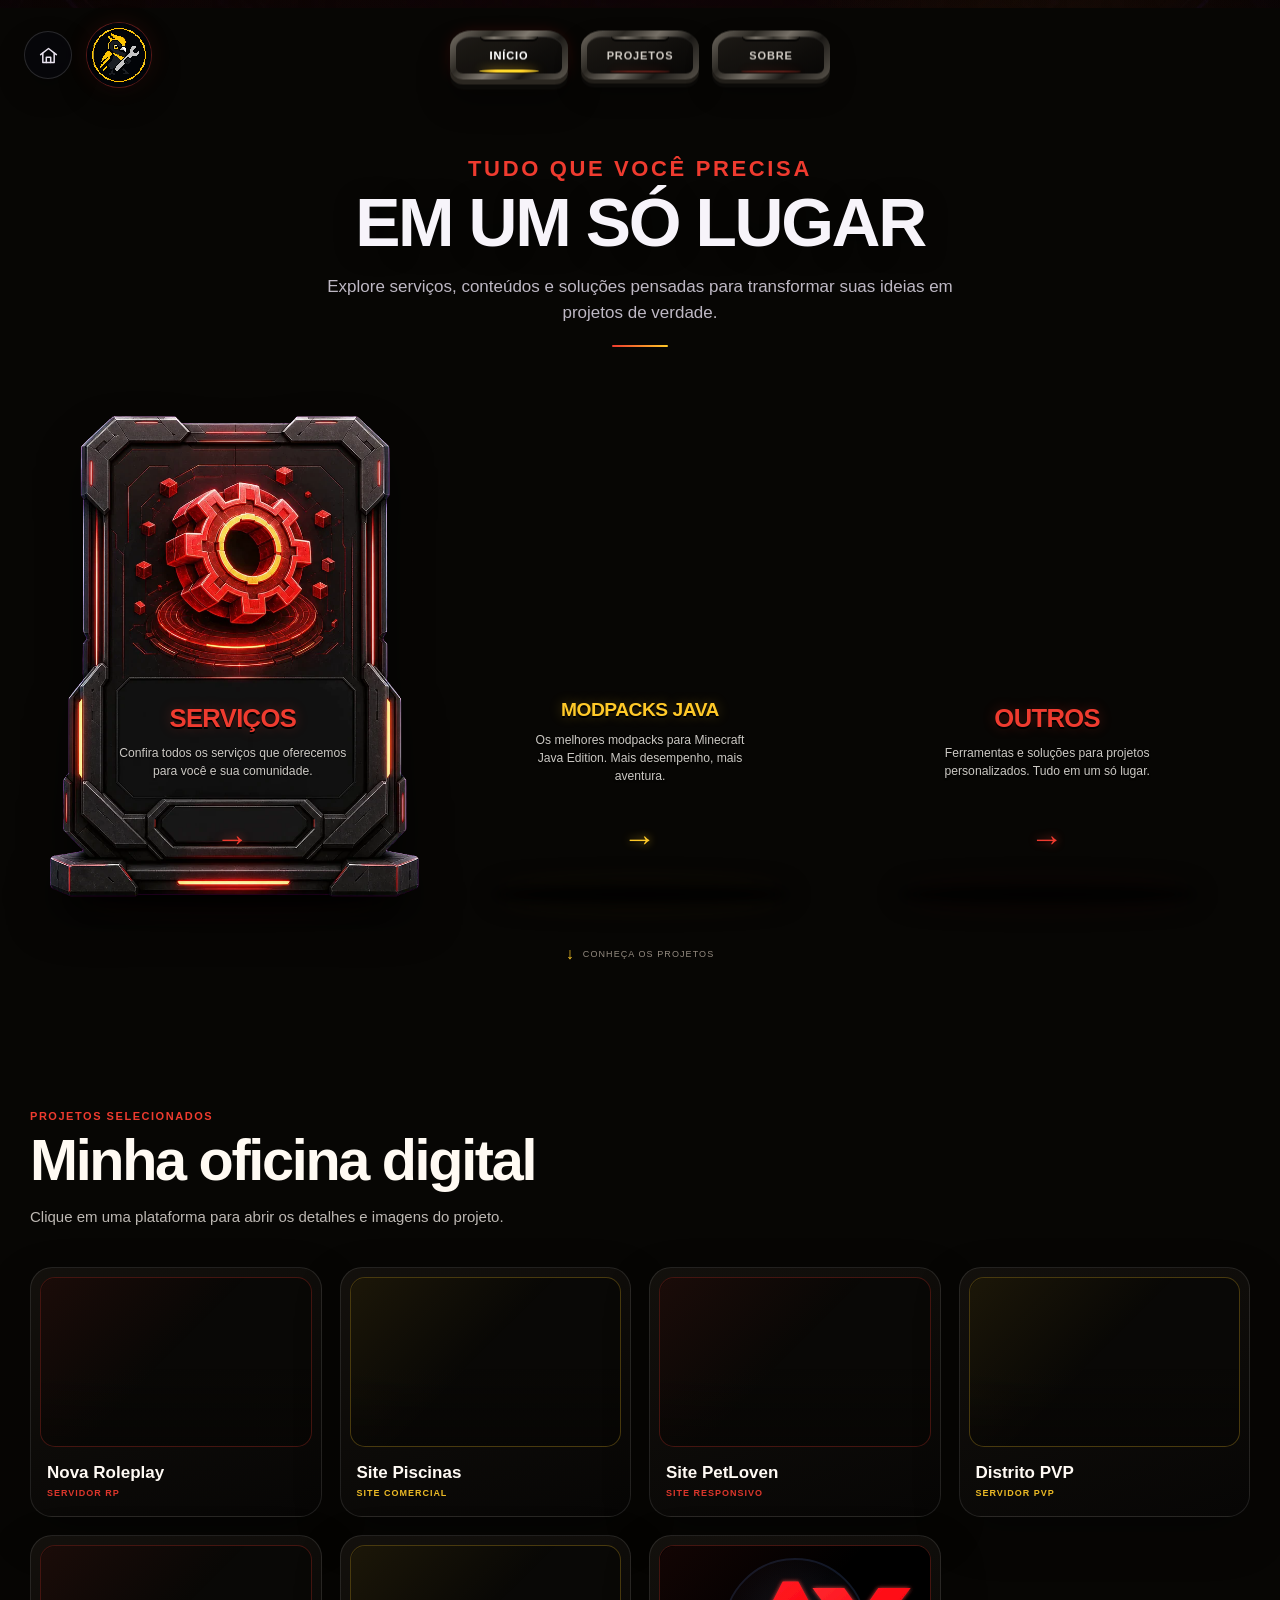
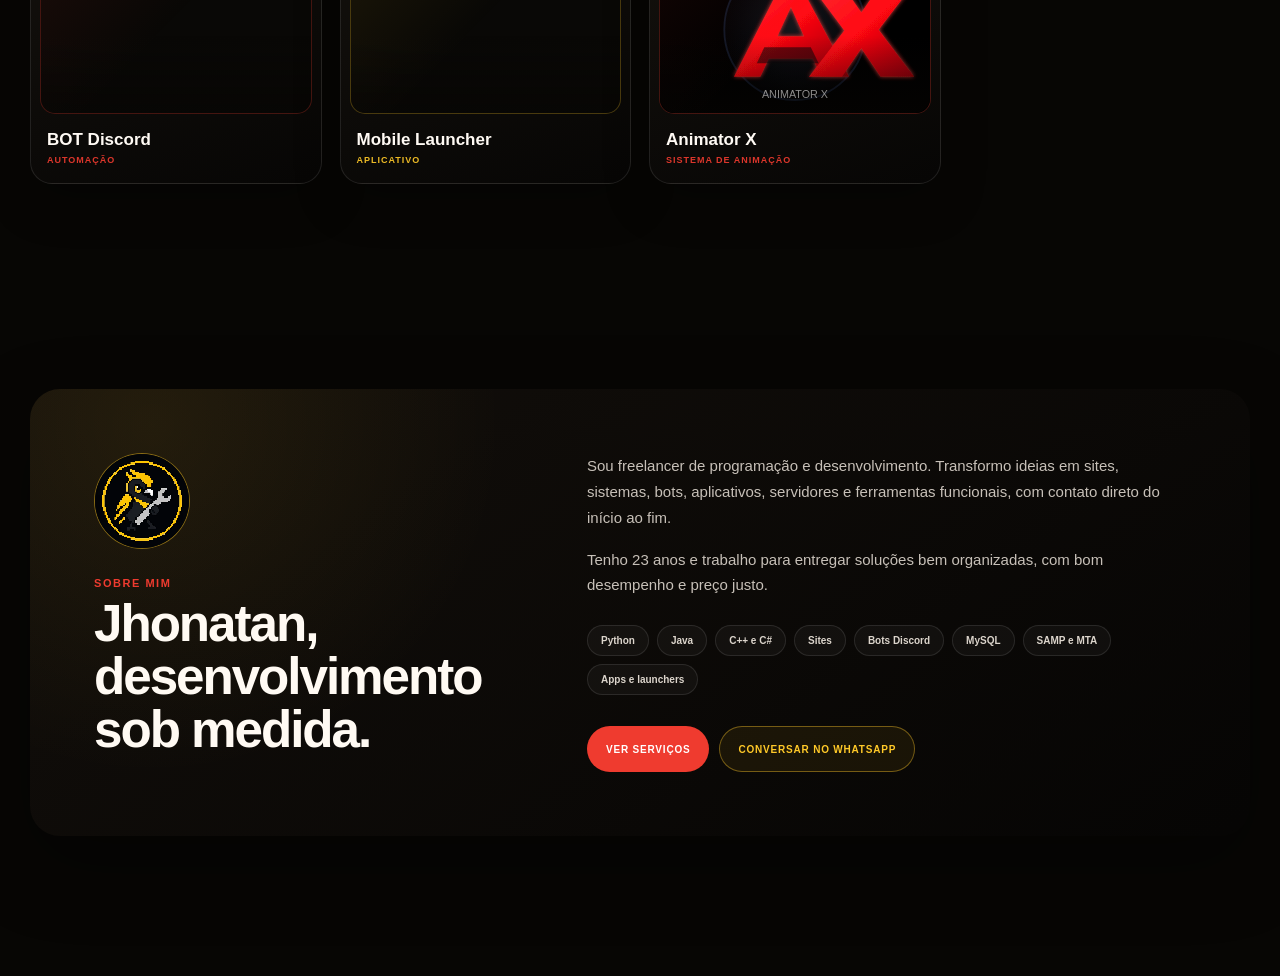
==== index.html @ d9debbbe "Adiciona catalogo de modpacks Java" ====
<!doctype html>
<html lang="pt-BR">
  <head>
    <meta charset="UTF-8" />
    <meta name="viewport" content="width=device-width, initial-scale=1.0" />
    <meta
      name="description"
      content="Portal Xexeu Dev: serviços de desenvolvimento, modpacks Java e outras soluções."
    />
    <meta name="theme-color" content="#070604" />
    <meta
      http-equiv="Content-Security-Policy"
      content="default-src 'self'; base-uri 'self'; object-src 'none'; frame-src 'none'; img-src 'self' data:; script-src 'self'; style-src 'self'; upgrade-insecure-requests"
    />
    <title>XEXEU DEV'S | Tudo em um só lugar</title>
    <link
      rel="preload"
      href="./assets/portal/portal-background.webp"
      as="image"
    />
    <link
      rel="preload"
      href="./assets/portal/card-services-exact.webp"
      as="image"
    />
    <link rel="stylesheet" href="./home.css?v=8" />
  </head>
  <body>
    <div class="page-backdrop" aria-hidden="true"></div>

    <header class="site-header">
      <div class="header-marks">
        <a class="home-shortcut" href="./" aria-label="Voltar à página inicial">
          <svg viewBox="0 0 24 24" aria-hidden="true">
            <path d="m3 11 9-7 9 7"></path>
            <path d="M5.5 9.5V20h13V9.5"></path>
            <path d="M9.5 20v-6h5v6"></path>
          </svg>
        </a>

        <a
          class="brand-mark"
          href="#inicio"
          aria-label="Logo Xexeu Dev, ir ao início"
        >
          <img
            src="./assets/portal/brand-bird-v4-minimal.webp"
            alt="Passarinho segurando uma chave inglesa"
            width="512"
            height="512"
          />
        </a>
      </div>

      <nav class="main-nav" aria-label="Navegação principal">
        <a class="nav-card is-active" href="#inicio">Início</a>
        <a class="nav-card" href="#projetos">Projetos</a>
        <a class="nav-card" href="#sobre">Sobre</a>
      </nav>
    </header>

    <main>
      <section class="hero" id="inicio" aria-labelledby="hero-title">
        <div class="hero__intro">
          <p class="hero__eyebrow">Tudo que você precisa</p>
          <h1 id="hero-title">Em um só lugar</h1>
          <p class="hero__description">
            Explore serviços, conteúdos e soluções pensadas para transformar
            suas ideias em projetos de verdade.
          </p>
          <span class="hero__rule" aria-hidden="true"></span>
        </div>

        <section class="card-grid" aria-label="Áreas disponíveis">
          <div class="category-card-shell category-card-shell--services">
            <a
              class="category-card category-card--services"
              href="./servicos.html"
              data-navigate
            >
              <span class="category-card__skin" aria-hidden="true">
                <img
                  src="./assets/portal/card-services-exact.webp"
                  alt=""
                  width="740"
                  height="960"
                  decoding="async"
                />
              </span>

              <span class="category-card__body">
                <span class="category-card__tag">Desenvolvimento</span>
                <strong>SERVIÇOS</strong>
                <span class="category-card__copy">
                  Confira todos os serviços que oferecemos para você e sua
                  comunidade.
                </span>
              </span>

              <span class="category-card__action">
                <span>Acessar serviços</span>
                <span class="category-card__arrow" aria-hidden="true">→</span>
              </span>
            </a>
          </div>

          <div class="category-card-shell category-card-shell--java">
            <a
              class="category-card category-card--java"
              href="./modpacks-java.html"
              data-navigate
            >
              <span class="category-card__skin" aria-hidden="true">
                <img
                  src="./assets/portal/card-java-exact.webp"
                  alt=""
                  width="740"
                  height="960"
                  loading="lazy"
                  decoding="async"
                />
              </span>

              <span class="category-card__body">
                <span class="category-card__tag">Minecraft para PC</span>
                <strong>MODPACKS JAVA</strong>
                <span class="category-card__copy">
                  Os melhores modpacks para Minecraft Java Edition. Mais
                  desempenho, mais aventura.
                </span>
              </span>

              <span class="category-card__action">
                <span>Ver modpacks</span>
                <span class="category-card__arrow" aria-hidden="true">→</span>
              </span>
            </a>
          </div>

          <div class="category-card-shell category-card-shell--others">
            <button
              class="category-card category-card--others"
              type="button"
              data-coming-soon="A área Outros está sendo preparada."
            >
              <span class="category-card__skin" aria-hidden="true">
                <img
                  src="./assets/portal/card-others-exact.webp"
                  alt=""
                  width="740"
                  height="960"
                  loading="lazy"
                  decoding="async"
                />
              </span>

              <span class="category-card__body">
                <span class="category-card__tag">Soluções variadas</span>
                <strong>OUTROS</strong>
                <span class="category-card__copy">
                  Ferramentas e soluções para projetos personalizados. Tudo em
                  um só lugar.
                </span>
              </span>

              <span class="category-card__action">
                <span>Em breve</span>
                <span class="category-card__arrow" aria-hidden="true">→</span>
              </span>
            </button>
          </div>
        </section>

        <p class="scroll-note">
          <span aria-hidden="true">↓</span>
          Conheça os projetos
        </p>
      </section>

      <section
        class="projects-section section-shell"
        id="projetos"
        aria-labelledby="projects-title"
      >
        <div class="section-heading">
          <p>Projetos selecionados</p>
          <h2 id="projects-title">Minha oficina digital</h2>
          <span
            >Clique em uma plataforma para abrir os detalhes e imagens do
            projeto.</span
          >
        </div>

        <div class="project-platforms">
          <button
            class="project-platform"
            type="button"
            data-project-card
            data-title="Nova Roleplay"
            data-type="Servidor RP"
            data-image="./assets/projects/nova-roleplay.png"
            data-link="https://discord.gg/qjzc24UeVy"
            data-description="Servidor RP com sistemas, mapas, interface e módulos personalizados."
          >
            <span class="project-platform__icon">
              <img
                src="./assets/projects/nova-roleplay.png"
                alt=""
                width="540"
                height="340"
                loading="lazy"
                decoding="async"
              />
            </span>
            <span class="project-platform__name">Nova Roleplay</span>
            <span class="project-platform__type">Servidor RP</span>
          </button>

          <button
            class="project-platform"
            type="button"
            data-project-card
            data-title="Site Piscinas"
            data-type="Vitrine comercial"
            data-image="./assets/projects/site-piscinas.png"
            data-gallery="./assets/projects/site-piscinas-gallery/site-piscinas-01.png|./assets/projects/site-piscinas-gallery/site-piscinas-02.png"
            data-link="https://kalyan-piscinas.github.io/site/"
            data-description="Site visual para serviços de piscina, contato rápido e chamada por WhatsApp."
          >
            <span class="project-platform__icon">
              <img
                src="./assets/projects/site-piscinas.png"
                alt=""
                width="540"
                height="340"
                loading="lazy"
                decoding="async"
              />
            </span>
            <span class="project-platform__name">Site Piscinas</span>
            <span class="project-platform__type">Site comercial</span>
          </button>

          <button
            class="project-platform"
            type="button"
            data-project-card
            data-title="Site PetLoven"
            data-type="Pet shop"
            data-image="./assets/projects/site-petloven.png"
            data-gallery="./assets/projects/site-petloven-gallery/site-petloven-01.png|./assets/projects/site-petloven-gallery/site-petloven-02.png"
            data-link="https://pet-lovevan.github.io/love/"
            data-description="Vitrine responsiva para pet shop, serviços, fotos, contato e agendamento."
          >
            <span class="project-platform__icon">
              <img
                src="./assets/projects/site-petloven.png"
                alt=""
                width="540"
                height="340"
                loading="lazy"
                decoding="async"
              />
            </span>
            <span class="project-platform__name">Site PetLoven</span>
            <span class="project-platform__type">Site responsivo</span>
          </button>

          <button
            class="project-platform"
            type="button"
            data-project-card
            data-title="Distrito PVP"
            data-type="Servidor PVP"
            data-image="./assets/projects/distrito-pvp.png"
            data-link="https://discord.gg/MhCAnmmEf9"
            data-description="Projeto focado em gameplay, apresentação visual e presença digital."
          >
            <span class="project-platform__icon">
              <img
                src="./assets/projects/distrito-pvp.png"
                alt=""
                width="540"
                height="340"
                loading="lazy"
                decoding="async"
              />
            </span>
            <span class="project-platform__name">Distrito PVP</span>
            <span class="project-platform__type">Servidor PVP</span>
          </button>

          <button
            class="project-platform"
            type="button"
            data-project-card
            data-title="BOT Discord"
            data-type="Automação"
            data-image="./assets/projects/bot-discord.png"
            data-gallery="./assets/projects/bot-discord-gallery/bot-discord-01.webp|./assets/projects/bot-discord-gallery/bot-discord-02.webp|./assets/projects/bot-discord-gallery/bot-discord-03.webp|./assets/projects/bot-discord-gallery/bot-discord-04.webp|./assets/projects/bot-discord-gallery/bot-discord-05.webp|./assets/projects/bot-discord-gallery/bot-discord-06.webp|./assets/projects/bot-discord-gallery/bot-discord-07.webp"
            data-description="Automação, comandos, atendimento, moderação, logs, tickets e sistemas para comunidades no Discord."
          >
            <span class="project-platform__icon">
              <img
                src="./assets/projects/bot-discord.png"
                alt=""
                width="540"
                height="340"
                loading="lazy"
                decoding="async"
              />
            </span>
            <span class="project-platform__name">BOT Discord</span>
            <span class="project-platform__type">Automação</span>
          </button>

          <button
            class="project-platform"
            type="button"
            data-project-card
            data-title="Mobile Launcher"
            data-type="Aplicativo"
            data-image="./assets/projects/launcher-mobile.png"
            data-gallery="./assets/projects/launcher-gallery/launcher-01.webp|./assets/projects/launcher-gallery/launcher-02.webp|./assets/projects/launcher-gallery/launcher-03.webp"
            data-description="Interface mobile para acesso rápido, apresentação do servidor, configurações e navegação dos jogadores."
          >
            <span class="project-platform__icon">
              <img
                src="./assets/projects/launcher-mobile.png"
                alt=""
                width="540"
                height="340"
                loading="lazy"
                decoding="async"
              />
            </span>
            <span class="project-platform__name">Mobile Launcher</span>
            <span class="project-platform__type">Aplicativo</span>
          </button>

          <button
            class="project-platform"
            type="button"
            data-project-card
            data-title="Animator X"
            data-type="Sistema de animação"
            data-image="./assets/projects/animator-x.svg"
            data-gallery="./assets/projects/animator-x-gallery/animator-x-studio.svg|./assets/projects/animator-x-gallery/animator-x-rig.svg"
            data-description="Studio de animação para jogos, Minecraft e mods. Lê animações de mods, aplica movimentos em modelos 3D e transforma movimentos de vídeos com uma IA integrada."
          >
            <span class="project-platform__icon">
              <img
                src="./assets/projects/animator-x.svg"
                alt=""
                width="540"
                height="340"
                loading="lazy"
                decoding="async"
              />
            </span>
            <span class="project-platform__name">Animator X</span>
            <span class="project-platform__type">Sistema de animação</span>
          </button>
        </div>
      </section>

      <section
        class="about-section section-shell"
        id="sobre"
        aria-labelledby="about-title"
      >
        <div class="about-card">
          <div class="about-card__identity">
            <span class="about-card__badge">
              <img
                src="./assets/portal/brand-bird-v4-minimal.webp"
                alt=""
                width="512"
                height="512"
                loading="lazy"
                decoding="async"
              />
            </span>
            <p>Sobre mim</p>
            <h2 id="about-title">Jhonatan, desenvolvimento sob medida.</h2>
          </div>

          <div class="about-card__content">
            <p>
              Sou freelancer de programação e desenvolvimento. Transformo ideias
              em sites, sistemas, bots, aplicativos, servidores e ferramentas
              funcionais, com contato direto do início ao fim.
            </p>
            <p>
              Tenho 23 anos e trabalho para entregar soluções bem organizadas,
              com bom desempenho e preço justo.
            </p>

            <ul class="about-skills" aria-label="Principais conhecimentos">
              <li>Python</li>
              <li>Java</li>
              <li>C++ e C#</li>
              <li>Sites</li>
              <li>Bots Discord</li>
              <li>MySQL</li>
              <li>SAMP e MTA</li>
              <li>Apps e launchers</li>
            </ul>

            <div class="about-actions">
              <a href="./servicos.html" data-navigate>Ver serviços</a>
              <a
                class="about-actions__secondary"
                href="https://wa.me/5514998170370?text=Ol%C3%A1%2C%20vi%20seu%20portf%C3%B3lio%20e%20quero%20conversar%20sobre%20um%20projeto."
                target="_blank"
                rel="noopener noreferrer"
              >
                Conversar no WhatsApp
              </a>
            </div>
          </div>
        </div>
      </section>
    </main>

    <section
      class="project-modal"
      data-project-modal
      role="dialog"
      aria-modal="true"
      aria-labelledby="project-modal-title"
      inert
    >
      <button
        class="project-modal__backdrop"
        type="button"
        data-project-close
        aria-label="Fechar projeto"
      ></button>
      <article class="project-modal__panel">
        <button
          class="project-modal__close"
          type="button"
          data-project-close
          aria-label="Fechar projeto"
        >
          ×
        </button>
        <div class="project-modal__media">
          <img
            data-project-image
            src="./assets/projects/nova-roleplay.png"
            alt=""
          />
        </div>
        <div class="project-modal__info">
          <p data-project-type>Projeto</p>
          <h2 id="project-modal-title" data-project-title>Projeto</h2>
          <p class="project-modal__description" data-project-description></p>
          <div class="project-modal__thumbs" data-project-thumbs></div>
          <a
            data-project-link
            href="#"
            target="_blank"
            rel="noopener noreferrer"
            >Abrir projeto ↗</a
          >
        </div>
      </article>
    </section>

    <div
      class="toast"
      data-toast
      role="status"
      aria-live="polite"
      aria-hidden="true"
    >
      <span class="toast__icon" aria-hidden="true">i</span>
      <span data-toast-message></span>
    </div>

    <script src="./home.js?v=3"></script>
  </body>
</html>
---- home.css ----
:root {
  color-scheme: dark;
  --red: #ef3b2f;
  --red-rgb: 239, 59, 47;
  --yellow: #ffc928;
  --yellow-rgb: 255, 201, 40;
  --purple: var(--red);
  --purple-rgb: var(--red-rgb);
  --cyan: var(--yellow);
  --cyan-rgb: var(--yellow-rgb);
  --green: var(--red);
  --green-rgb: var(--red-rgb);
  --text: #f5f3f8;
  --muted: #bdb8b3;
  --panel: rgba(9, 8, 6, 0.9);
}

* {
  box-sizing: border-box;
}

html {
  min-width: 320px;
  min-height: 100%;
  scroll-behavior: smooth;
  background: #070604;
}

body {
  min-height: 100vh;
  margin: 0;
  overflow-x: hidden;
  color: var(--text);
  background: #070604;
  font-family: "Segoe UI", Inter, Arial, sans-serif;
  opacity: 1;
  transition: opacity 240ms ease;
}

body.is-leaving {
  opacity: 0;
}

a,
button {
  color: inherit;
  font: inherit;
}

button {
  border: 0;
}

.page-backdrop {
  position: fixed;
  z-index: -2;
  inset: 0;
  background:
    radial-gradient(
      circle at 18% 22%,
      rgba(var(--red-rgb), 0.24),
      transparent 30%
    ),
    radial-gradient(
      circle at 82% 26%,
      rgba(var(--yellow-rgb), 0.11),
      transparent 27%
    ),
    linear-gradient(to bottom, rgba(3, 2, 1, 0.44), rgba(5, 3, 2, 0.72)),
    url("./assets/portal/portal-background.webp") center / cover no-repeat;
  background-blend-mode: color, screen, multiply, luminosity;
}

.page-backdrop::before,
.page-backdrop::after {
  position: absolute;
  inset: 0;
  content: "";
  pointer-events: none;
}

.page-backdrop::before {
  background:
    radial-gradient(
      circle at 50% 32%,
      transparent 0 18%,
      rgba(5, 3, 2, 0.25) 63%,
      rgba(3, 2, 1, 0.73) 100%
    ),
    linear-gradient(
      to bottom,
      rgba(var(--red-rgb), 0.06),
      rgba(var(--yellow-rgb), 0.025)
    );
}

.page-backdrop::after {
  opacity: 0.11;
  background-image: url("data:image/svg+xml,%3Csvg viewBox='0 0 160 160' xmlns='http://www.w3.org/2000/svg'%3E%3Cfilter id='n'%3E%3CfeTurbulence type='fractalNoise' baseFrequency='.72' numOctaves='2' stitchTiles='stitch'/%3E%3C/filter%3E%3Crect width='100%25' height='100%25' filter='url(%23n)' opacity='.42'/%3E%3C/svg%3E");
  mix-blend-mode: soft-light;
}

.site-header {
  position: relative;
  z-index: 10;
  display: flex;
  width: min(1376px, calc(100% - 48px));
  min-height: 94px;
  margin: 8px auto 0;
  padding: 0;
  align-items: center;
  justify-content: space-between;
}

.header-marks {
  display: flex;
  gap: 14px;
  align-items: center;
}

.home-shortcut {
  display: grid;
  width: 48px;
  height: 48px;
  flex: 0 0 auto;
  place-items: center;
  border: 1px solid rgba(255, 255, 255, 0.14);
  border-radius: 50%;
  color: #e9e3ef;
  background: rgba(7, 7, 12, 0.78);
  box-shadow: 0 12px 28px rgba(0, 0, 0, 0.28);
  text-decoration: none;
  -webkit-backdrop-filter: blur(14px);
  backdrop-filter: blur(14px);
  transition:
    color 180ms ease,
    border-color 180ms ease,
    background 180ms ease,
    transform 180ms ease;
}

.home-shortcut svg {
  width: 21px;
  height: 21px;
  fill: none;
  stroke: currentColor;
  stroke-linecap: round;
  stroke-linejoin: round;
  stroke-width: 1.7;
}

.home-shortcut:hover,
.home-shortcut:focus-visible {
  border-color: rgba(var(--purple-rgb), 0.74);
  outline: 0;
  color: white;
  background: rgba(var(--purple-rgb), 0.16);
  transform: translateY(-2px);
}

.brand-mark {
  display: inline-flex;
  width: 66px;
  height: 66px;
  align-items: center;
  justify-content: center;
  overflow: hidden;
  border: 1px solid rgba(var(--purple-rgb), 0.35);
  border-radius: 50%;
  background: #07070c;
  box-shadow:
    0 12px 30px rgba(0, 0, 0, 0.3),
    0 0 22px rgba(var(--purple-rgb), 0.1);
  text-decoration: none;
  transition:
    border-color 180ms ease,
    transform 180ms ease;
}

.brand-mark img {
  display: block;
  width: 100%;
  height: 100%;
  object-fit: cover;
  image-rendering: pixelated;
  image-rendering: crisp-edges;
}

.brand-mark:hover,
.brand-mark:focus-visible {
  border-color: rgba(var(--purple-rgb), 0.8);
  outline: 0;
  transform: translateY(-2px) scale(1.025);
}

.main-nav {
  position: absolute;
  top: 50%;
  left: 50%;
  display: flex;
  gap: 13px;
  align-items: center;
  transform: translate(-50%, -50%);
}

.nav-card {
  position: relative;
  display: inline-flex;
  min-width: 118px;
  min-height: 49px;
  padding: 0 18px;
  overflow: hidden;
  align-items: center;
  justify-content: center;
  border: 6px solid transparent;
  border-radius: 22px 22px 13px 13px / 17px 17px 12px 12px;
  color: #d3cec7;
  background:
    linear-gradient(155deg, rgba(27, 24, 20, 0.97), rgba(7, 6, 5, 0.98))
      padding-box,
    linear-gradient(
        135deg,
        #716b62,
        #2b2823 27%,
        #767067 48%,
        #1b1916 70%,
        #59544c
      )
      border-box;
  box-shadow:
    0 4px 0 #211e19,
    0 8px 0 #0b0a08,
    0 13px 24px rgba(0, 0, 0, 0.34),
    inset 0 1px 0 rgba(255, 255, 255, 0.08);
  text-decoration: none;
  text-transform: uppercase;
  letter-spacing: 0.08em;
  font-size: 11px;
  font-weight: 760;
  -webkit-backdrop-filter: blur(14px);
  backdrop-filter: blur(14px);
  transition:
    color 180ms ease,
    box-shadow 260ms ease,
    filter 260ms ease,
    transform 300ms cubic-bezier(0.16, 0.78, 0.18, 1);
}

.nav-card::before {
  position: absolute;
  top: -3px;
  left: 23%;
  width: 54%;
  height: 6px;
  border-radius: 0 0 5px 5px;
  background: linear-gradient(
    90deg,
    #28251f,
    #777168 24%,
    #34312b 54%,
    #686259 78%,
    #211f1b
  );
  box-shadow: 0 2px 0 rgba(0, 0, 0, 0.7);
  content: "";
}

.nav-card::after {
  position: absolute;
  right: 22%;
  bottom: 1px;
  left: 22%;
  height: 2px;
  border-radius: 50%;
  background: rgba(var(--red-rgb), 0.32);
  box-shadow: 0 0 8px rgba(var(--red-rgb), 0.24);
  content: "";
}

.nav-card:hover,
.nav-card:focus-visible,
.nav-card.is-active {
  border-color: transparent;
  outline: 0;
  color: white;
  filter: brightness(1.08);
  box-shadow:
    0 5px 0 #28241f,
    0 10px 0 #0a0907,
    0 20px 32px rgba(0, 0, 0, 0.44),
    inset 0 1px 0 rgba(255, 255, 255, 0.1),
    0 0 17px rgba(var(--red-rgb), 0.12);
}

.nav-card:hover,
.nav-card:focus-visible {
  transform: translateY(-8px) translateZ(24px);
}

.nav-card.is-active::after {
  height: 3px;
  background: var(--yellow);
  box-shadow: 0 0 10px rgba(var(--yellow-rgb), 0.65);
}

.hero {
  width: min(1220px, calc(100% - 48px));
  margin: 0 auto;
  padding: clamp(42px, 6vh, 70px) 0 32px;
}

.hero__intro {
  max-width: 830px;
  margin: 0 auto clamp(28px, 4vh, 42px);
  text-align: center;
}

.hero__eyebrow {
  margin: 0 0 7px;
  color: var(--red);
  text-transform: uppercase;
  letter-spacing: 0.12em;
  font-size: clamp(15px, 1.8vw, 22px);
  font-weight: 800;
}

.hero h1 {
  margin: 0;
  color: #f7f4fa;
  text-transform: uppercase;
  letter-spacing: -0.035em;
  font-size: clamp(42px, 5.3vw, 72px);
  font-weight: 900;
  line-height: 1;
  text-shadow: 0 4px 24px rgba(0, 0, 0, 0.45);
}

.hero__description {
  max-width: 650px;
  margin: 17px auto 0;
  color: #beb8c4;
  font-size: clamp(14px, 1.4vw, 17px);
  line-height: 1.55;
}

.hero__rule {
  display: block;
  width: 56px;
  height: 2px;
  margin: 18px auto 0;
  border-radius: 999px;
  background: linear-gradient(90deg, var(--red), var(--yellow));
}

.card-grid {
  display: grid;
  grid-template-columns: repeat(3, minmax(0, 1fr));
  gap: clamp(18px, 2vw, 28px);
  padding: 28px 12px 14px;
  align-items: end;
  overflow: visible;
  perspective: 1500px;
  perspective-origin: 50% 42%;
}

.category-card-shell {
  --accent: var(--red);
  --accent-rgb: var(--red-rgb);
  position: relative;
  min-width: 0;
  padding: 54px 3px 43px;
  isolation: isolate;
  transform-style: preserve-3d;
}

.category-card-shell--java {
  --accent: var(--yellow);
  --accent-rgb: var(--yellow-rgb);
}

.category-card-shell--others {
  --accent: var(--red);
  --accent-rgb: var(--red-rgb);
}

.category-card-shell::after {
  position: absolute;
  z-index: -1;
  right: 7%;
  bottom: 7px;
  left: 7%;
  height: 23px;
  border-radius: 50%;
  background: rgba(0, 0, 0, 0.84);
  box-shadow:
    0 0 24px rgba(0, 0, 0, 0.9),
    0 0 30px rgba(var(--accent-rgb), 0.12);
  content: "";
  filter: blur(6px);
  transform: scaleX(0.92);
  transition:
    transform 420ms ease,
    opacity 420ms ease;
}

.stone-fragments {
  position: absolute;
  z-index: 7;
  inset: 0;
  pointer-events: none;
  transform-style: preserve-3d;
}

.stone-fragments i {
  --stone-rotation: -12deg;
  position: absolute;
  display: block;
  width: 26px;
  aspect-ratio: 1.06;
  border: 1px solid rgba(255, 255, 255, 0.1);
  clip-path: polygon(
    21% 0,
    84% 10%,
    100% 43%,
    83% 91%,
    31% 100%,
    0 69%,
    7% 23%
  );
  background:
    linear-gradient(145deg, rgba(255, 255, 255, 0.19), transparent 31%),
    linear-gradient(315deg, #171511 0 31%, #514c43 32% 65%, #777167 66% 100%);
  box-shadow:
    inset -5px -6px 7px rgba(0, 0, 0, 0.48),
    inset 4px 3px 4px rgba(255, 255, 255, 0.1);
  filter: drop-shadow(0 8px 5px rgba(0, 0, 0, 0.72))
    drop-shadow(0 0 5px rgba(var(--accent-rgb), 0.14));
  transform: rotate(var(--stone-rotation)) translateZ(54px);
  animation: stoneLevitate 3.4s ease-in-out infinite;
  transition: filter 280ms ease;
}

.stone-fragments i::before,
.stone-fragments i::after {
  position: absolute;
  content: "";
  pointer-events: none;
}

.stone-fragments i::before {
  top: 16%;
  left: 13%;
  width: 48%;
  height: 18%;
  border-radius: 50%;
  background: rgba(255, 255, 255, 0.15);
  transform: rotate(-23deg);
}

.stone-fragments i::after {
  right: 7%;
  bottom: 10%;
  width: 38%;
  height: 45%;
  background: rgba(0, 0, 0, 0.28);
  clip-path: polygon(100% 0, 100% 100%, 0 83%, 40% 18%);
}

.stone-fragments i:nth-child(1) {
  top: 78px;
  left: -5px;
  width: 31px;
  --stone-rotation: -21deg;
  animation-delay: -0.7s;
}

.stone-fragments i:nth-child(2) {
  top: 22px;
  left: 23%;
  width: 19px;
  --stone-rotation: 17deg;
  animation-delay: -2.1s;
}

.stone-fragments i:nth-child(3) {
  top: 47px;
  right: 8%;
  width: 25px;
  --stone-rotation: 29deg;
  animation-delay: -1.2s;
}

.stone-fragments i:nth-child(4) {
  top: 172px;
  right: -7px;
  width: 34px;
  --stone-rotation: -7deg;
  animation-delay: -2.8s;
}

.stone-fragments i:nth-child(5) {
  top: 238px;
  left: -8px;
  width: 20px;
  --stone-rotation: 35deg;
  animation-delay: -1.7s;
}

.stone-fragments i:nth-child(6) {
  top: 314px;
  right: 2px;
  width: 17px;
  --stone-rotation: -31deg;
  animation-delay: -0.25s;
}

.stone-plinth {
  position: absolute;
  z-index: 3;
  right: -3%;
  bottom: 10px;
  left: -3%;
  height: 48px;
  border: 1px solid rgba(255, 255, 255, 0.12);
  clip-path: polygon(
    8% 0,
    92% 0,
    100% 38%,
    94% 82%,
    79% 100%,
    21% 100%,
    6% 82%,
    0 38%
  );
  background:
    linear-gradient(
      90deg,
      transparent,
      rgba(var(--accent-rgb), 0.18) 28% 72%,
      transparent
    ),
    linear-gradient(
      180deg,
      #6b665c 0 8%,
      #35322d 9% 39%,
      #171512 40% 74%,
      #444038 75% 100%
    );
  box-shadow:
    inset 0 5px 5px rgba(255, 255, 255, 0.08),
    inset 0 -8px 12px rgba(0, 0, 0, 0.52),
    0 15px 22px rgba(0, 0, 0, 0.7);
  pointer-events: none;
  transform: perspective(360px) rotateX(48deg);
  transform-origin: 50% 100%;
  transition:
    filter 360ms ease,
    box-shadow 360ms ease;
}

.stone-plinth::before {
  position: absolute;
  top: 6px;
  right: 13%;
  left: 13%;
  height: 4px;
  border-radius: 50%;
  background: rgba(var(--accent-rgb), 0.62);
  box-shadow: 0 0 16px rgba(var(--accent-rgb), 0.5);
  content: "";
}

.stone-plinth i {
  position: absolute;
  display: block;
  background: #555047;
  filter: drop-shadow(0 5px 4px rgba(0, 0, 0, 0.62));
}

.stone-plinth i:first-child {
  top: -7px;
  left: 7%;
  width: 31px;
  height: 21px;
  clip-path: polygon(11% 19%, 74% 0, 100% 48%, 82% 100%, 20% 82%, 0 48%);
  transform: rotate(-8deg);
}

.stone-plinth i:last-child {
  top: -5px;
  right: 8%;
  width: 25px;
  height: 17px;
  clip-path: polygon(18% 0, 88% 16%, 100% 72%, 55% 100%, 0 66%);
  transform: rotate(12deg);
}

@keyframes stoneLevitate {
  0%,
  100% {
    translate: 0 0;
  }

  50% {
    translate: 0 -10px;
  }
}

.category-card {
  position: relative;
  z-index: 2;
  display: flex;
  min-width: 0;
  min-height: 535px;
  padding: 11px;
  overflow: hidden;
  flex-direction: column;
  text-align: center;
  text-decoration: none;
  border: 14px solid transparent;
  border-radius: 58px 58px 29px 29px / 38px 38px 26px 26px;
  color: var(--text);
  background:
    radial-gradient(
        circle at 18% 16%,
        rgba(255, 255, 255, 0.055),
        transparent 16%
      )
      padding-box,
    radial-gradient(
        circle at 81% 72%,
        rgba(255, 255, 255, 0.035),
        transparent 19%
      )
      padding-box,
    linear-gradient(155deg, rgba(25, 22, 18, 0.99), rgba(6, 5, 4, 0.995))
      padding-box,
    conic-gradient(
        from 212deg at 50% 46%,
        #24211d,
        #777167 8%,
        #39362f 19%,
        #171512 28%,
        #686259 41%,
        #2a2722 53%,
        #817a70 64%,
        #33302b 77%,
        #151411 88%,
        #5a554d
      )
      border-box;
  box-shadow:
    0 7px 0 #25211c,
    0 13px 0 #100f0c,
    0 30px 52px rgba(0, 0, 0, 0.64),
    inset 0 0 0 2px rgba(255, 255, 255, 0.055),
    inset 11px 0 18px rgba(255, 255, 255, 0.035),
    inset -14px 0 20px rgba(0, 0, 0, 0.35),
    0 0 24px rgba(var(--accent-rgb), 0.07);
  cursor: pointer;
  appearance: none;
  transform: translate3d(0, 0, 0) rotateX(0.8deg);
  transform-origin: 50% 100%;
  transform-style: preserve-3d;
  transition:
    transform 440ms cubic-bezier(0.16, 0.78, 0.18, 1),
    border-color 220ms ease,
    box-shadow 440ms ease,
    filter 300ms ease;
}

.category-card--java {
  --accent: inherit;
}

.category-card--others {
  --accent: inherit;
}

.category-card::before {
  position: absolute;
  z-index: 3;
  inset: 5px;
  border: 2px solid rgba(255, 255, 255, 0.1);
  border-radius: 37px 37px 18px 18px / 25px 25px 18px 18px;
  content: "";
  pointer-events: none;
  box-shadow:
    inset 0 0 0 4px rgba(0, 0, 0, 0.42),
    inset 9px 0 12px rgba(255, 255, 255, 0.025),
    inset -9px 0 13px rgba(0, 0, 0, 0.28),
    inset 0 0 25px rgba(0, 0, 0, 0.52);
}

.category-card::after {
  position: absolute;
  z-index: 4;
  top: 2px;
  left: 19%;
  width: 62%;
  height: 13px;
  border: 1px solid rgba(255, 255, 255, 0.13);
  border-radius: 5px 5px 9px 9px;
  background: linear-gradient(
    90deg,
    #1e1b18,
    #777168 16%,
    #3a3730 38%,
    #25221e 50%,
    #676158 72%,
    #211f1b
  );
  box-shadow:
    inset 0 2px 2px rgba(255, 255, 255, 0.1),
    0 4px 0 rgba(0, 0, 0, 0.82),
    0 5px 10px rgba(var(--accent-rgb), 0.24);
  content: "";
  pointer-events: none;
}

.category-card__media {
  position: relative;
  display: block;
  height: 252px;
  overflow: hidden;
  z-index: 1;
  border: 3px solid #39362f;
  border-radius: 34px 34px 15px 15px / 23px 23px 15px 15px;
  background: #07080d;
  box-shadow:
    inset 0 0 0 2px rgba(var(--accent-rgb), 0.24),
    inset 0 0 18px rgba(0, 0, 0, 0.48),
    0 5px 0 #15130f,
    0 8px 13px rgba(0, 0, 0, 0.46);
}

.category-card__media::after {
  position: absolute;
  inset: 0;
  content: "";
  pointer-events: none;
  background:
    linear-gradient(to top, rgba(7, 8, 13, 0.78), transparent 46%),
    radial-gradient(circle at 50% 45%, transparent 30%, rgba(1, 2, 4, 0.2) 100%);
}

.category-card__media img {
  width: 100%;
  height: 100%;
  object-fit: cover;
  transform: scale(1.01);
  transition: transform 360ms cubic-bezier(0.2, 0.7, 0.2, 1);
}

.category-card__body {
  position: relative;
  z-index: 1;
  display: flex;
  padding: 17px 17px 14px;
  flex: 1;
  flex-direction: column;
  align-items: center;
}

.category-card__tag {
  margin-bottom: 8px;
  color: rgba(var(--accent-rgb), 0.86);
  text-transform: uppercase;
  letter-spacing: 0.13em;
  font-size: 9px;
  font-weight: 700;
}

.category-card__body strong {
  color: var(--accent);
  letter-spacing: -0.025em;
  font-size: clamp(21px, 2vw, 27px);
  font-weight: 800;
  line-height: 1.1;
}

.category-card__copy {
  max-width: 280px;
  margin-top: 12px;
  color: #c2bcc7;
  font-size: 13px;
  line-height: 1.5;
}

.category-card__action {
  position: relative;
  z-index: 1;
  display: flex;
  min-height: 54px;
  margin: 0 9px 9px;
  padding: 0 17px;
  align-items: center;
  justify-content: space-between;
  border: 3px solid #4c4840;
  border-radius: 14px;
  color: #ded8e2;
  background: linear-gradient(
    160deg,
    rgba(66, 62, 54, 0.94),
    rgba(19, 17, 14, 0.98)
  );
  box-shadow:
    inset 0 2px 0 rgba(255, 255, 255, 0.12),
    inset 0 -4px 0 rgba(0, 0, 0, 0.48),
    0 5px 0 #0e0d0b,
    0 0 14px rgba(var(--accent-rgb), 0.08);
  text-transform: uppercase;
  letter-spacing: 0.11em;
  font-size: 10px;
  font-weight: 700;
  transition:
    background 180ms ease,
    border-color 180ms ease;
}

.category-card__arrow {
  display: grid;
  width: 29px;
  height: 29px;
  place-items: center;
  border-radius: 50%;
  color: var(--accent);
  background: rgba(var(--accent-rgb), 0.11);
  font-size: 21px;
  line-height: 1;
  transition: transform 180ms ease;
}

.category-card-shell:hover .category-card,
.category-card-shell:focus-within .category-card {
  z-index: 6;
  outline: 0;
  border-color: transparent;
  box-shadow:
    0 8px 0 #29251f,
    0 15px 0 #0d0c0a,
    0 52px 78px rgba(0, 0, 0, 0.68),
    inset 0 0 0 2px rgba(255, 255, 255, 0.07),
    inset 12px 0 19px rgba(255, 255, 255, 0.04),
    inset -15px 0 22px rgba(0, 0, 0, 0.35),
    0 0 34px rgba(var(--accent-rgb), 0.15);
  filter: brightness(1.06);
  transform: translate3d(0, -31px, 72px) rotateX(-1.7deg) scale(1.018);
}

.category-card-shell:hover::after,
.category-card-shell:focus-within::after {
  opacity: 0.72;
  transform: scaleX(1.08);
}

.category-card-shell:hover .stone-plinth,
.category-card-shell:focus-within .stone-plinth {
  filter: brightness(1.12);
  box-shadow:
    inset 0 5px 5px rgba(255, 255, 255, 0.09),
    inset 0 -8px 12px rgba(0, 0, 0, 0.55),
    0 15px 22px rgba(0, 0, 0, 0.72),
    0 0 28px rgba(var(--accent-rgb), 0.22);
}

.category-card-shell:hover .stone-fragments i,
.category-card-shell:focus-within .stone-fragments i {
  filter: brightness(1.12) drop-shadow(0 12px 7px rgba(0, 0, 0, 0.72))
    drop-shadow(0 0 8px rgba(var(--accent-rgb), 0.24));
}

.category-card:focus-visible {
  box-shadow:
    0 0 0 3px rgba(5, 5, 10, 0.95),
    0 0 0 5px rgba(var(--accent-rgb), 0.78),
    0 28px 70px rgba(0, 0, 0, 0.48);
}

.category-card-shell:hover .category-card__media img,
.category-card-shell:focus-within .category-card__media img {
  transform: scale(1.055);
}

.category-card-shell:hover .category-card__action,
.category-card-shell:focus-within .category-card__action {
  border-color: rgba(var(--accent-rgb), 0.62);
  background: linear-gradient(
    160deg,
    rgba(76, 70, 59, 0.98),
    rgba(24, 20, 15, 0.98)
  );
}

.category-card-shell:hover .category-card__arrow,
.category-card-shell:focus-within .category-card__arrow {
  transform: translateX(3px);
}

.scroll-note {
  display: flex;
  margin: 25px 0 0;
  gap: 8px;
  align-items: center;
  justify-content: center;
  color: #948b80;
  text-transform: uppercase;
  letter-spacing: 0.12em;
  font-size: 9px;
}

.scroll-note span {
  color: var(--yellow);
  font-size: 16px;
}

.toast {
  position: fixed;
  z-index: 30;
  right: 24px;
  bottom: 24px;
  display: flex;
  max-width: min(390px, calc(100% - 48px));
  padding: 15px 18px;
  gap: 12px;
  align-items: center;
  border: 1px solid rgba(var(--purple-rgb), 0.36);
  border-radius: 15px;
  color: #ded8e3;
  background: rgba(8, 8, 13, 0.94);
  box-shadow: 0 20px 60px rgba(0, 0, 0, 0.42);
  font-size: 12px;
  line-height: 1.45;
  opacity: 0;
  pointer-events: none;
  transform: translateY(14px);
  transition:
    opacity 200ms ease,
    transform 200ms ease;
  -webkit-backdrop-filter: blur(12px);
  backdrop-filter: blur(12px);
}

.toast.is-visible {
  opacity: 1;
  transform: translateY(0);
}

.toast__icon {
  display: grid;
  width: 25px;
  height: 25px;
  flex: 0 0 auto;
  place-items: center;
  border: 1px solid rgba(var(--purple-rgb), 0.48);
  border-radius: 50%;
  color: var(--yellow);
  font-family: Georgia, serif;
  font-weight: 700;
}

@media (max-width: 980px) {
  .nav-card {
    min-width: 96px;
    padding-inline: 15px;
  }

  .card-grid {
    gap: 14px;
    padding-inline: 4px;
  }

  .category-card-shell {
    padding: 48px 2px 40px;
  }

  .category-card {
    min-height: 490px;
    padding: 8px;
    border-width: 11px;
    border-radius: 48px 48px 27px 27px / 33px 33px 24px 24px;
  }

  .category-card__media {
    height: 224px;
    border-radius: 29px 29px 13px 13px / 20px 20px 13px 13px;
  }

  .stone-fragments i:nth-child(4) {
    right: -2px;
  }
}

@media (max-width: 760px) {
  .site-header,
  .hero {
    width: min(560px, calc(100% - 28px));
  }

  .site-header {
    min-height: 82px;
    margin-top: 8px;
    padding: 0;
  }

  .home-shortcut {
    width: 44px;
    height: 44px;
  }

  .brand-mark {
    width: 58px;
    height: 58px;
  }

  .nav-card {
    min-width: 90px;
    min-height: 41px;
    padding-inline: 13px;
    font-size: 10px;
  }

  .hero {
    padding-top: 42px;
  }

  .hero__intro {
    margin-bottom: 28px;
  }

  .hero h1 {
    font-size: clamp(39px, 12vw, 59px);
  }

  .card-grid {
    grid-template-columns: 1fr;
    gap: 4px;
    padding-top: 18px;
  }

  .category-card-shell {
    width: min(420px, 100%);
    margin-inline: auto;
    padding-top: 51px;
  }

  .category-card {
    min-height: 505px;
  }

  .category-card__media {
    height: 255px;
  }

  .category-card__body strong {
    font-size: 25px;
  }

  .scroll-note {
    margin-bottom: 18px;
  }
}

@media (max-width: 620px) {
  .site-header {
    min-height: auto;
    padding-top: 10px;
    gap: 10px;
    flex-wrap: wrap;
  }

  .header-marks {
    width: 100%;
    justify-content: space-between;
  }

  .main-nav {
    position: static;
    width: 100%;
    margin: 4px auto 0;
    gap: 7px;
    transform: none;
  }

  .nav-card {
    min-width: 0;
    min-height: 43px;
    padding-inline: 8px;
    flex: 1;
    border-width: 5px;
    font-size: 9px;
  }

  .hero {
    padding-top: 32px;
  }
}

@media (hover: none) {
  .nav-card:hover {
    transform: none;
  }

  .category-card-shell:hover .category-card,
  .category-card-shell:focus-within .category-card {
    z-index: 2;
    filter: none;
    transform: translate3d(0, 0, 0) rotateX(0.8deg);
  }

  .category-card:active {
    transform: translate3d(0, -13px, 32px) rotateX(-0.8deg) scale(1.008);
  }
}

@media (max-width: 420px) {
  .hero {
    padding-top: 34px;
  }

  .hero__eyebrow {
    font-size: 14px;
  }

  .hero__description {
    font-size: 13px;
  }

  .category-card {
    min-height: 470px;
    border-width: 10px;
    border-radius: 42px 42px 24px 24px / 29px 29px 22px 22px;
  }

  .category-card__media {
    height: 230px;
  }

  .category-card__copy {
    font-size: 12px;
  }

  .category-card-shell {
    padding-top: 47px;
    padding-bottom: 39px;
  }

  .stone-fragments i:nth-child(5),
  .stone-fragments i:nth-child(6) {
    display: none;
  }

  .stone-fragments i:nth-child(1),
  .stone-fragments i:nth-child(4) {
    width: 26px;
  }

  .toast {
    right: 14px;
    bottom: 14px;
    max-width: calc(100% - 28px);
  }
}

@media (prefers-reduced-motion: reduce) {
  html {
    scroll-behavior: auto;
  }

  *,
  *::before,
  *::after {
    transition-duration: 0.01ms !important;
  }

  .stone-fragments i {
    animation: none;
  }
}

/* Reference-faithful category consoles */
.category-card-shell {
  width: 100%;
  aspect-ratio: 740 / 960;
  padding: 0;
  display: block;
}

.category-card-shell::after {
  right: 9%;
  bottom: 0.5%;
  left: 9%;
  height: 3.5%;
  opacity: 0.88;
  transform: scaleX(0.96);
}

.category-card {
  position: relative;
  z-index: 2;
  width: 100%;
  height: 100%;
  min-height: 0;
  padding: 0;
  overflow: visible;
  border: 0;
  border-radius: 0;
  background: transparent;
  box-shadow: none;
  transform: translate3d(0, 0, 0);
}

.category-card::before,
.category-card::after {
  display: none;
}

.category-card__skin {
  position: absolute;
  z-index: 0;
  inset: 0;
  display: block;
  pointer-events: none;
  transform-origin: 50% 92%;
}

.category-card__skin img {
  display: block;
  width: 100%;
  height: 100%;
  object-fit: fill;
  filter: drop-shadow(0 23px 20px rgba(0, 0, 0, 0.54));
  transition:
    filter 420ms ease,
    transform 440ms cubic-bezier(0.16, 0.78, 0.18, 1);
}

.category-card__body {
  position: absolute;
  z-index: 2;
  top: 56%;
  right: 19%;
  left: 19%;
  height: 22%;
  padding: 0 4px;
  display: flex;
  justify-content: center;
}

.category-card__tag {
  display: none;
}

.category-card__body strong {
  color: var(--accent);
  text-shadow:
    0 2px 0 #000,
    0 0 13px rgba(var(--accent-rgb), 0.3);
  font-size: clamp(21px, 2vw, 27px);
}

.category-card--java .category-card__body strong {
  font-size: clamp(18px, 1.5vw, 21px);
  white-space: nowrap;
}

.category-card__copy {
  max-width: none;
  margin-top: 11px;
  color: rgba(244, 240, 234, 0.83);
  font-size: clamp(10.5px, 0.95vw, 13px);
  line-height: 1.5;
  text-shadow: 0 1px 2px #000;
}

.category-card__action {
  position: absolute;
  z-index: 3;
  right: 27%;
  bottom: 9.5%;
  left: 27%;
  min-height: 0;
  height: 8.2%;
  margin: 0;
  padding: 0;
  justify-content: center;
  border: 0;
  border-radius: 0;
  background: transparent;
  box-shadow: none;
}

.category-card__action > span:first-child {
  display: none;
}

.category-card__arrow {
  width: auto;
  height: auto;
  border-radius: 0;
  color: var(--accent);
  background: transparent;
  text-shadow:
    0 0 8px rgba(var(--accent-rgb), 0.72),
    0 2px 0 #000;
  font-size: clamp(25px, 2.6vw, 35px);
}

.category-card-shell:hover .category-card,
.category-card-shell:focus-within .category-card {
  z-index: 6;
  border: 0;
  background: transparent;
  box-shadow: none;
  filter: none;
  transform: translate3d(0, -27px, 70px) scale(1.018);
}

.category-card-shell:hover .category-card__skin img,
.category-card-shell:focus-within .category-card__skin img {
  filter: brightness(1.06) drop-shadow(0 39px 29px rgba(0, 0, 0, 0.66))
    drop-shadow(0 0 15px rgba(var(--accent-rgb), 0.12));
}

.category-card:focus-visible {
  outline: 2px solid rgba(var(--accent-rgb), 0.82);
  outline-offset: -10px;
  box-shadow: none;
}

.category-card-shell:hover .category-card__action,
.category-card-shell:focus-within .category-card__action {
  border: 0;
  background: transparent;
}

.category-card-shell:hover .category-card__arrow,
.category-card-shell:focus-within .category-card__arrow {
  transform: translateX(4px) scale(1.08);
}

@media (max-width: 980px) {
  .card-grid {
    gap: 7px;
  }

  .category-card__body {
    right: 17%;
    left: 17%;
  }

  .category-card__body strong {
    font-size: clamp(18px, 2.25vw, 24px);
  }

  .category-card__copy {
    font-size: clamp(9px, 1.13vw, 11px);
  }
}

@media (max-width: 760px) {
  .card-grid {
    gap: 22px;
  }

  .category-card-shell {
    width: min(420px, 100%);
    margin-inline: auto;
  }

  .category-card__body {
    right: 19%;
    left: 19%;
  }

  .category-card__body strong {
    font-size: clamp(21px, 6.2vw, 27px);
  }

  .category-card__copy {
    font-size: clamp(10px, 3vw, 12.5px);
  }
}

@media (hover: none) {
  .category-card-shell:hover .category-card,
  .category-card-shell:focus-within .category-card {
    z-index: 2;
    transform: translate3d(0, 0, 0);
  }

  .category-card:active {
    transform: translate3d(0, -12px, 32px) scale(1.008);
  }
}

@media (max-width: 420px) {
  .category-card__body strong {
    font-size: clamp(19px, 6vw, 24px);
  }

  .category-card__copy {
    margin-top: 8px;
    font-size: clamp(9.5px, 2.8vw, 11.5px);
  }
}

@media (prefers-reduced-motion: reduce) {
  .category-card,
  .category-card__skin img {
    transition: none;
  }
}

body.modal-open {
  overflow: hidden;
}

.section-shell {
  width: min(1220px, calc(100% - 48px));
  margin: 0 auto;
  padding: clamp(76px, 9vw, 118px) 0;
  scroll-margin-top: 24px;
}

.section-heading {
  max-width: 690px;
  margin-bottom: 38px;
}

.section-heading > p,
.about-card__identity > p {
  margin: 0 0 9px;
  color: var(--red);
  text-transform: uppercase;
  letter-spacing: 0.14em;
  font-size: 11px;
  font-weight: 800;
}

.section-heading h2,
.about-card__identity h2 {
  margin: 0;
  color: #fffaf3;
  letter-spacing: -0.04em;
  font-size: clamp(35px, 4.5vw, 58px);
  line-height: 1.03;
}

.section-heading > span {
  display: block;
  max-width: 590px;
  margin-top: 15px;
  color: var(--muted);
  font-size: 15px;
  line-height: 1.6;
}

.projects-section {
  position: relative;
}

.projects-section::before {
  position: absolute;
  z-index: -1;
  top: 4%;
  left: 50%;
  width: min(900px, 90vw);
  height: 520px;
  border-radius: 50%;
  background: radial-gradient(
    circle,
    rgba(var(--red-rgb), 0.11),
    transparent 68%
  );
  content: "";
  pointer-events: none;
  transform: translateX(-50%);
  filter: blur(18px);
}

.project-platforms {
  display: grid;
  grid-template-columns: repeat(4, minmax(0, 1fr));
  gap: 18px;
}

.project-platform {
  position: relative;
  display: flex;
  min-width: 0;
  padding: 9px 9px 18px;
  overflow: hidden;
  flex-direction: column;
  align-items: stretch;
  border: 1px solid rgba(255, 255, 255, 0.1);
  border-radius: 22px;
  color: var(--text);
  background: linear-gradient(
    160deg,
    rgba(20, 17, 13, 0.96),
    rgba(7, 6, 5, 0.97)
  );
  box-shadow: 0 18px 45px rgba(0, 0, 0, 0.26);
  cursor: pointer;
  text-align: left;
  transition:
    border-color 180ms ease,
    transform 180ms ease,
    box-shadow 180ms ease;
}

.project-platform:nth-child(2n) {
  --platform-accent: var(--yellow-rgb);
}

.project-platform:nth-child(2n + 1) {
  --platform-accent: var(--red-rgb);
}

.project-platform__icon {
  position: relative;
  display: block;
  aspect-ratio: 16 / 10;
  overflow: hidden;
  border: 1px solid rgba(var(--platform-accent), 0.26);
  border-radius: 15px;
  background: #090806;
}

.project-platform__icon::after {
  position: absolute;
  inset: 0;
  border-radius: inherit;
  background:
    linear-gradient(to top, rgba(7, 5, 3, 0.5), transparent 46%),
    linear-gradient(135deg, rgba(var(--platform-accent), 0.08), transparent 48%);
  content: "";
  pointer-events: none;
}

.project-platform__icon img {
  display: block;
  width: 100%;
  height: 100%;
  object-fit: cover;
  transition: transform 280ms ease;
}

.project-platform__name {
  margin: 16px 7px 0;
  color: #fffaf4;
  font-size: 17px;
  font-weight: 760;
}

.project-platform__type {
  margin: 5px 7px 0;
  color: rgba(var(--platform-accent), 0.92);
  text-transform: uppercase;
  letter-spacing: 0.11em;
  font-size: 9px;
  font-weight: 750;
}

.project-platform:hover,
.project-platform:focus-visible {
  border-color: rgba(var(--platform-accent), 0.66);
  outline: 0;
  box-shadow:
    0 22px 52px rgba(0, 0, 0, 0.38),
    0 0 22px rgba(var(--platform-accent), 0.08);
  transform: translateY(-5px);
}

.project-platform:hover .project-platform__icon img,
.project-platform:focus-visible .project-platform__icon img {
  transform: scale(1.045);
}

.about-section {
  padding-top: clamp(64px, 7vw, 96px);
  padding-bottom: clamp(90px, 11vw, 140px);
}

.about-card {
  display: grid;
  grid-template-columns: minmax(0, 0.82fr) minmax(0, 1.18fr);
  gap: clamp(32px, 6vw, 90px);
  padding: clamp(28px, 5vw, 68px);
  border: 0;
  border-radius: 30px;
  background:
    radial-gradient(
      circle at 10% 8%,
      rgba(var(--yellow-rgb), 0.08),
      transparent 30%
    ),
    linear-gradient(145deg, rgba(19, 15, 11, 0.97), rgba(6, 5, 4, 0.97));
  box-shadow: 0 28px 75px rgba(0, 0, 0, 0.36);
}

.about-card__identity {
  align-self: start;
}

.about-card__badge {
  display: block;
  width: 96px;
  height: 96px;
  margin-bottom: 28px;
  overflow: hidden;
  border: 1px solid rgba(var(--yellow-rgb), 0.52);
  border-radius: 50%;
  background: #060503;
}

.about-card__badge img {
  display: block;
  width: 100%;
  height: 100%;
  object-fit: cover;
  image-rendering: pixelated;
}

.about-card__identity h2 {
  font-size: clamp(33px, 4vw, 53px);
}

.about-card__content {
  align-self: center;
}

.about-card__content > p {
  margin: 0 0 16px;
  color: #c7c0b8;
  font-size: 15px;
  line-height: 1.72;
}

.about-skills {
  display: flex;
  margin: 27px 0 0;
  padding: 0;
  gap: 8px;
  flex-wrap: wrap;
  list-style: none;
}

.about-skills li {
  padding: 9px 13px;
  border: 1px solid rgba(255, 255, 255, 0.1);
  border-radius: 999px;
  color: #dcd5cc;
  background: rgba(255, 255, 255, 0.035);
  font-size: 10px;
  font-weight: 650;
}

.about-actions {
  display: flex;
  margin-top: 31px;
  gap: 10px;
  flex-wrap: wrap;
}

.about-actions a,
.project-modal__info > a {
  display: inline-flex;
  min-height: 46px;
  padding: 0 18px;
  align-items: center;
  justify-content: center;
  border: 1px solid rgba(var(--red-rgb), 0.68);
  border-radius: 999px;
  color: #fff;
  background: var(--red);
  text-decoration: none;
  text-transform: uppercase;
  letter-spacing: 0.08em;
  font-size: 10px;
  font-weight: 780;
  transition:
    filter 180ms ease,
    transform 180ms ease;
}

.about-actions .about-actions__secondary {
  border-color: rgba(var(--yellow-rgb), 0.4);
  color: var(--yellow);
  background: rgba(var(--yellow-rgb), 0.07);
}

.about-actions a:hover,
.about-actions a:focus-visible,
.project-modal__info > a:hover,
.project-modal__info > a:focus-visible {
  outline: 0;
  filter: brightness(1.08);
  transform: translateY(-2px);
}

.project-modal {
  position: fixed;
  z-index: 60;
  inset: 0;
  display: grid;
  padding: 24px;
  place-items: center;
  opacity: 0;
  pointer-events: none;
  transition: opacity 180ms ease;
}

.project-modal.is-open {
  opacity: 1;
  pointer-events: auto;
}

.project-modal__backdrop {
  position: absolute;
  inset: 0;
  background: rgba(2, 2, 1, 0.84);
  cursor: default;
  -webkit-backdrop-filter: blur(12px);
  backdrop-filter: blur(12px);
}

.project-modal__panel {
  position: relative;
  display: grid;
  width: min(1050px, 100%);
  max-height: min(760px, calc(100vh - 48px));
  overflow: hidden;
  grid-template-columns: minmax(0, 1.15fr) minmax(340px, 0.85fr);
  border: 1px solid rgba(var(--yellow-rgb), 0.24);
  border-radius: 27px;
  background: #0c0a07;
  box-shadow:
    0 38px 120px rgba(0, 0, 0, 0.7),
    0 0 0 1px rgba(255, 255, 255, 0.025) inset;
  transform: translateY(16px) scale(0.985);
  transition: transform 220ms ease;
}

.project-modal.is-open .project-modal__panel {
  transform: translateY(0) scale(1);
}

.project-modal__close {
  position: absolute;
  z-index: 2;
  top: 15px;
  right: 15px;
  display: grid;
  width: 39px;
  height: 39px;
  place-items: center;
  border: 1px solid rgba(255, 255, 255, 0.16);
  border-radius: 50%;
  color: white;
  background: rgba(6, 5, 3, 0.76);
  cursor: pointer;
  font-size: 23px;
  line-height: 1;
}

.project-modal__close:hover,
.project-modal__close:focus-visible {
  border-color: rgba(var(--red-rgb), 0.75);
  outline: 0;
}

.project-modal__media {
  min-height: 520px;
  background: #050403;
}

.project-modal__media > img {
  display: block;
  width: 100%;
  height: 100%;
  object-fit: contain;
}

.project-modal__info {
  padding: clamp(34px, 4vw, 54px);
  overflow-y: auto;
}

.project-modal__info > p:first-child {
  margin: 0 0 8px;
  color: var(--red);
  text-transform: uppercase;
  letter-spacing: 0.13em;
  font-size: 10px;
  font-weight: 800;
}

.project-modal__info h2 {
  margin: 0;
  color: #fffaf2;
  letter-spacing: -0.035em;
  font-size: clamp(31px, 4vw, 48px);
  line-height: 1.05;
}

.project-modal__description {
  margin: 17px 0 0;
  color: #bbb4ac;
  font-size: 14px;
  line-height: 1.65;
}

.project-modal__thumbs {
  display: flex;
  margin: 25px 0;
  gap: 8px;
  overflow-x: auto;
  scrollbar-width: thin;
}

.project-modal__thumbs button {
  width: 68px;
  height: 52px;
  padding: 0;
  overflow: hidden;
  flex: 0 0 auto;
  border: 1px solid rgba(255, 255, 255, 0.12);
  border-radius: 9px;
  background: #080604;
  cursor: pointer;
}

.project-modal__thumbs button.is-active {
  border-color: var(--yellow);
}

.project-modal__thumbs img {
  display: block;
  width: 100%;
  height: 100%;
  object-fit: cover;
}

.project-modal__info > a[hidden] {
  display: none;
}

@media (max-width: 980px) {
  .project-platforms {
    grid-template-columns: repeat(3, minmax(0, 1fr));
  }

  .project-modal__panel {
    grid-template-columns: minmax(0, 1fr) minmax(300px, 0.82fr);
  }
}

@media (max-width: 760px) {
  .section-shell {
    width: min(560px, calc(100% - 28px));
    padding-block: 70px;
  }

  .section-heading {
    margin-bottom: 27px;
  }

  .project-platforms {
    grid-template-columns: repeat(2, minmax(0, 1fr));
    gap: 12px;
  }

  .project-platform {
    border-radius: 18px;
  }

  .project-platform__name {
    font-size: 15px;
  }

  .about-card {
    grid-template-columns: 1fr;
    border-radius: 24px;
  }

  .about-card__badge {
    width: 76px;
    height: 76px;
    margin-bottom: 22px;
  }

  .project-modal {
    padding: 12px;
  }

  .project-modal__panel {
    width: min(600px, 100%);
    max-height: calc(100vh - 24px);
    overflow-y: auto;
    grid-template-columns: 1fr;
    border-radius: 21px;
  }

  .project-modal__media {
    min-height: 0;
    aspect-ratio: 16 / 10;
  }

  .project-modal__info {
    padding: 27px 22px 30px;
    overflow: visible;
  }
}

@media (max-width: 440px) {
  .section-shell {
    width: calc(100% - 22px);
  }

  .project-platforms {
    grid-template-columns: 1fr 1fr;
    gap: 9px;
  }

  .project-platform {
    padding: 6px 6px 13px;
    border-radius: 16px;
  }

  .project-platform__icon {
    border-radius: 11px;
  }

  .project-platform__name {
    margin: 12px 5px 0;
    font-size: 13px;
  }

  .project-platform__type {
    margin-inline: 5px;
    font-size: 8px;
  }

  .about-card {
    padding: 25px 20px;
  }

  .about-actions {
    align-items: stretch;
    flex-direction: column;
  }

  .about-actions a {
    width: 100%;
  }

  .project-modal__info h2 {
    padding-right: 36px;
    font-size: 31px;
  }
}

@media (prefers-reduced-motion: reduce) {
  .project-platform,
  .project-platform__icon img,
  .project-modal,
  .project-modal__panel,
  .about-actions a {
    transition: none;
  }
}
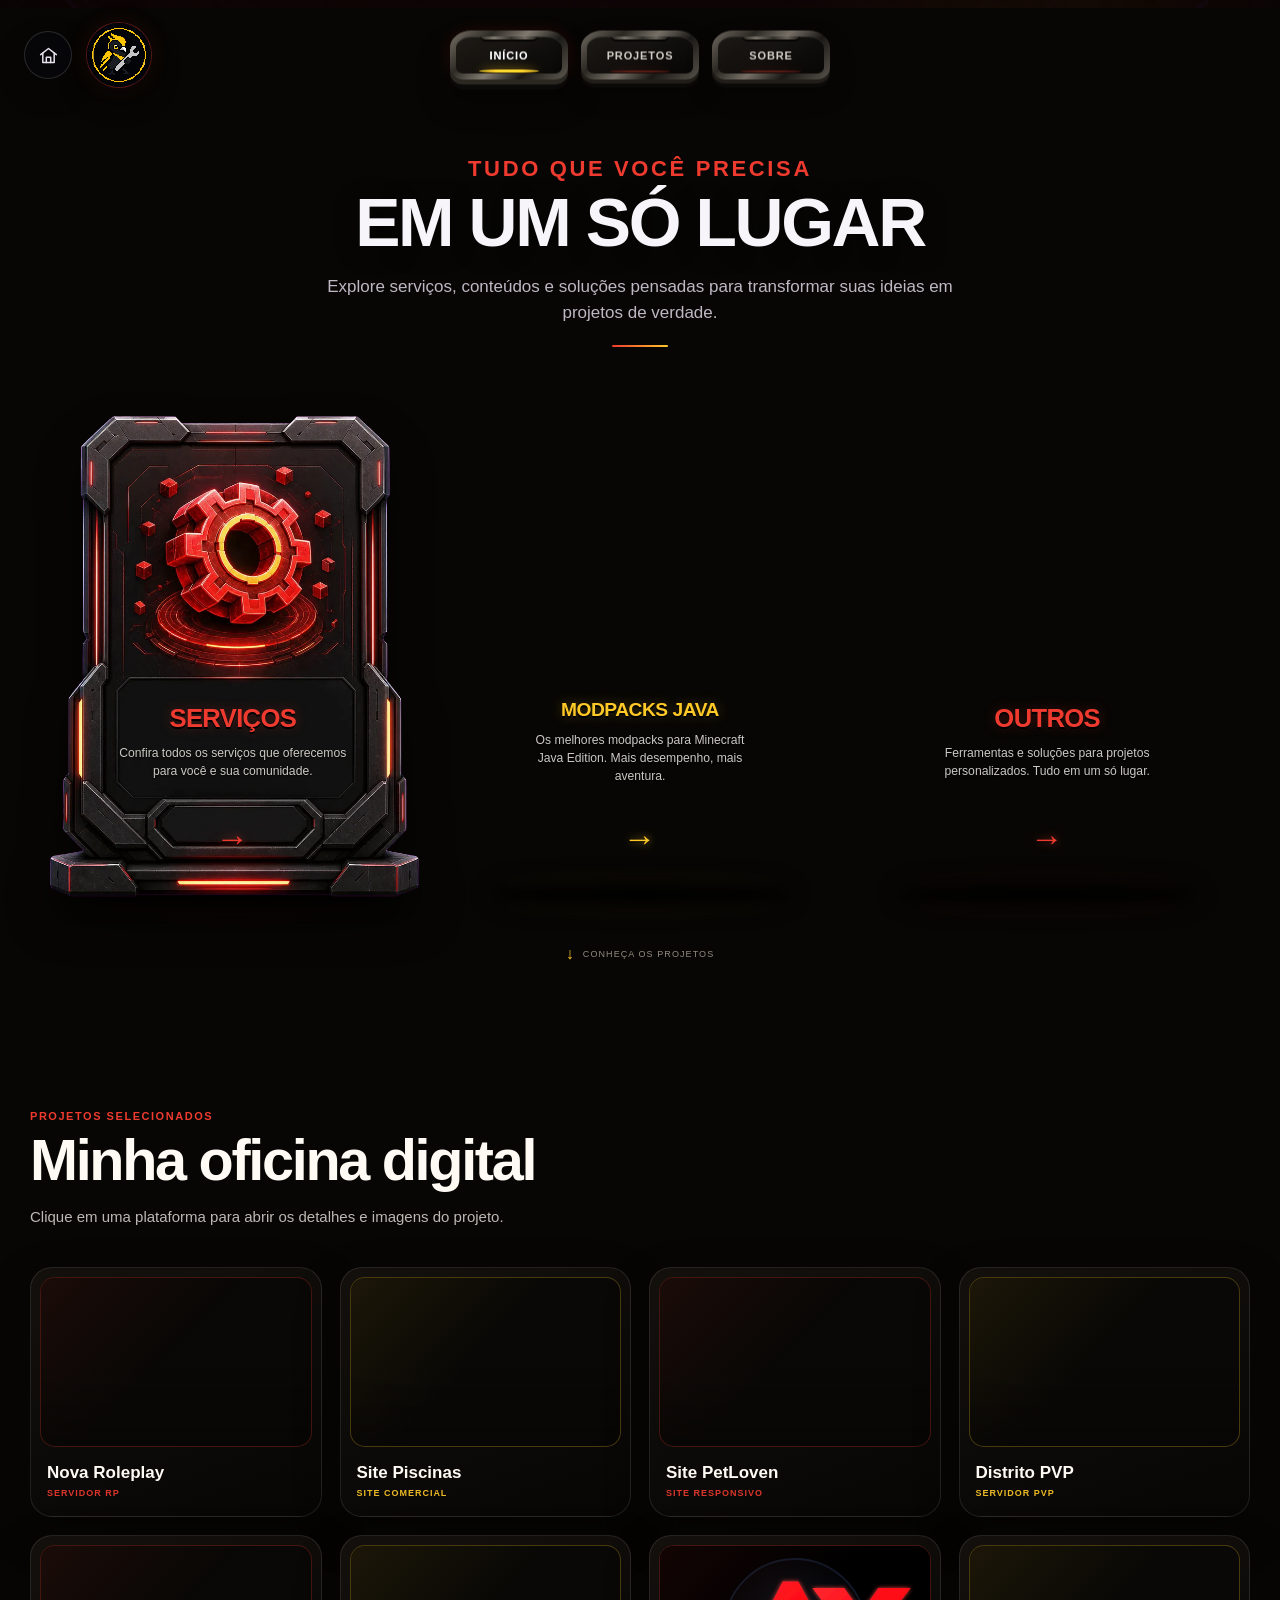
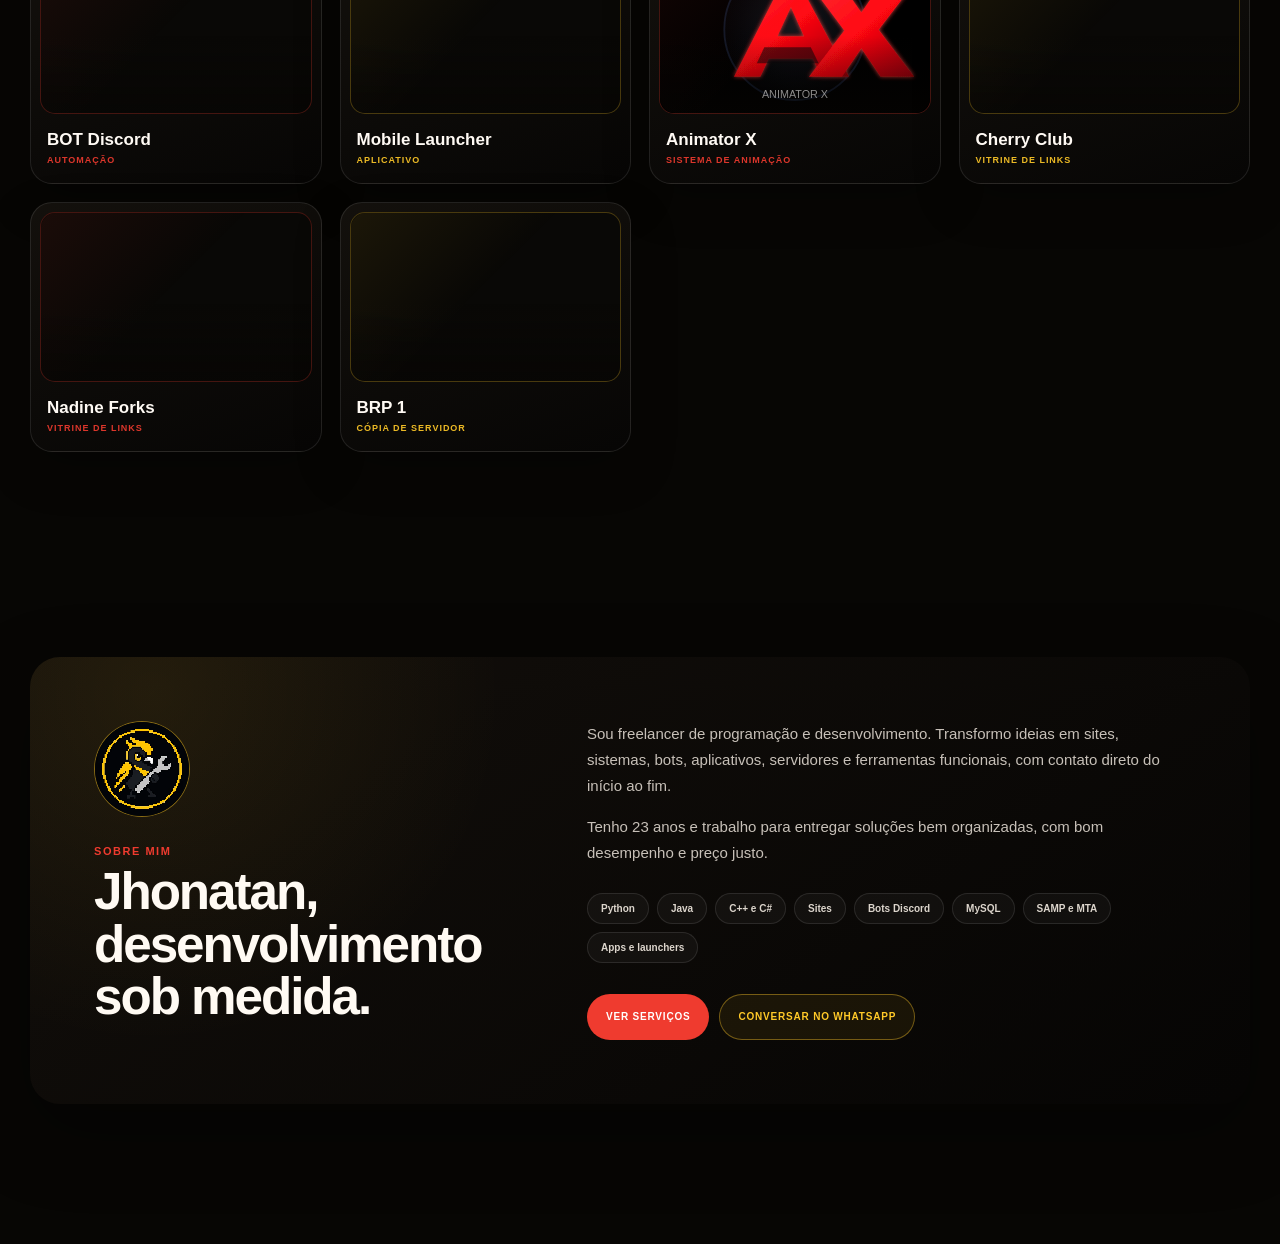
==== commit b6d1f176: "Adiciona novos projetos a oficina digital" ====
--- a/index.html
+++ b/index.html
@@ -360,6 +360,83 @@
             </span>
             <span class="project-platform__name">Animator X</span>
             <span class="project-platform__type">Sistema de animação</span>
+          </button>
+
+          <button
+            id="project-cherry-club"
+            class="project-platform"
+            type="button"
+            data-project-card
+            data-title="Cherry Club"
+            data-type="Vitrine de links"
+            data-image="./assets/projects/cherry-club.webp"
+            data-gallery="./assets/projects/cherry-club-gallery/cherry-club-mobile.webp"
+            data-link="https://cherry-club.github.io/Links/"
+            data-description="Vitrine de links com identidade visual delicada, atalhos para redes sociais e experiência responsiva."
+          >
+            <span class="project-platform__icon">
+              <img
+                src="./assets/projects/cherry-club.webp"
+                alt=""
+                width="960"
+                height="600"
+                loading="lazy"
+                decoding="async"
+              />
+            </span>
+            <span class="project-platform__name">Cherry Club</span>
+            <span class="project-platform__type">Vitrine de links</span>
+          </button>
+
+          <button
+            id="project-nadine-forks"
+            class="project-platform"
+            type="button"
+            data-project-card
+            data-title="Nadine Forks"
+            data-type="Vitrine de links"
+            data-image="./assets/projects/nadine-site.webp"
+            data-gallery="./assets/projects/nadine-site-gallery/nadine-site-mobile.webp"
+            data-link="https://nadineforks.github.io/Nadine-Site/"
+            data-description="Vitrine de links responsiva para comunidade, redes sociais, apoio e conteúdo em vídeo."
+          >
+            <span class="project-platform__icon">
+              <img
+                src="./assets/projects/nadine-site.webp"
+                alt=""
+                width="960"
+                height="600"
+                loading="lazy"
+                decoding="async"
+              />
+            </span>
+            <span class="project-platform__name">Nadine Forks</span>
+            <span class="project-platform__type">Vitrine de links</span>
+          </button>
+
+          <button
+            id="project-brp-1"
+            class="project-platform"
+            type="button"
+            data-project-card
+            data-title="BRP 1"
+            data-type="Cópia de servidor SA-MP"
+            data-image="./assets/projects/brp-1.webp"
+            data-gallery="./assets/projects/brp-1-gallery/brp-01.webp|./assets/projects/brp-1-gallery/brp-02.webp|./assets/projects/brp-1-gallery/brp-03.webp"
+            data-description="Cópia e adaptação do BRP 1 para SA-MP, com HUD, sistemas de sobrevivência, combate e ambientação personalizados."
+          >
+            <span class="project-platform__icon">
+              <img
+                src="./assets/projects/brp-1.webp"
+                alt=""
+                width="1024"
+                height="768"
+                loading="lazy"
+                decoding="async"
+              />
+            </span>
+            <span class="project-platform__name">BRP 1</span>
+            <span class="project-platform__type">Cópia de servidor</span>
           </button>
         </div>
       </section>
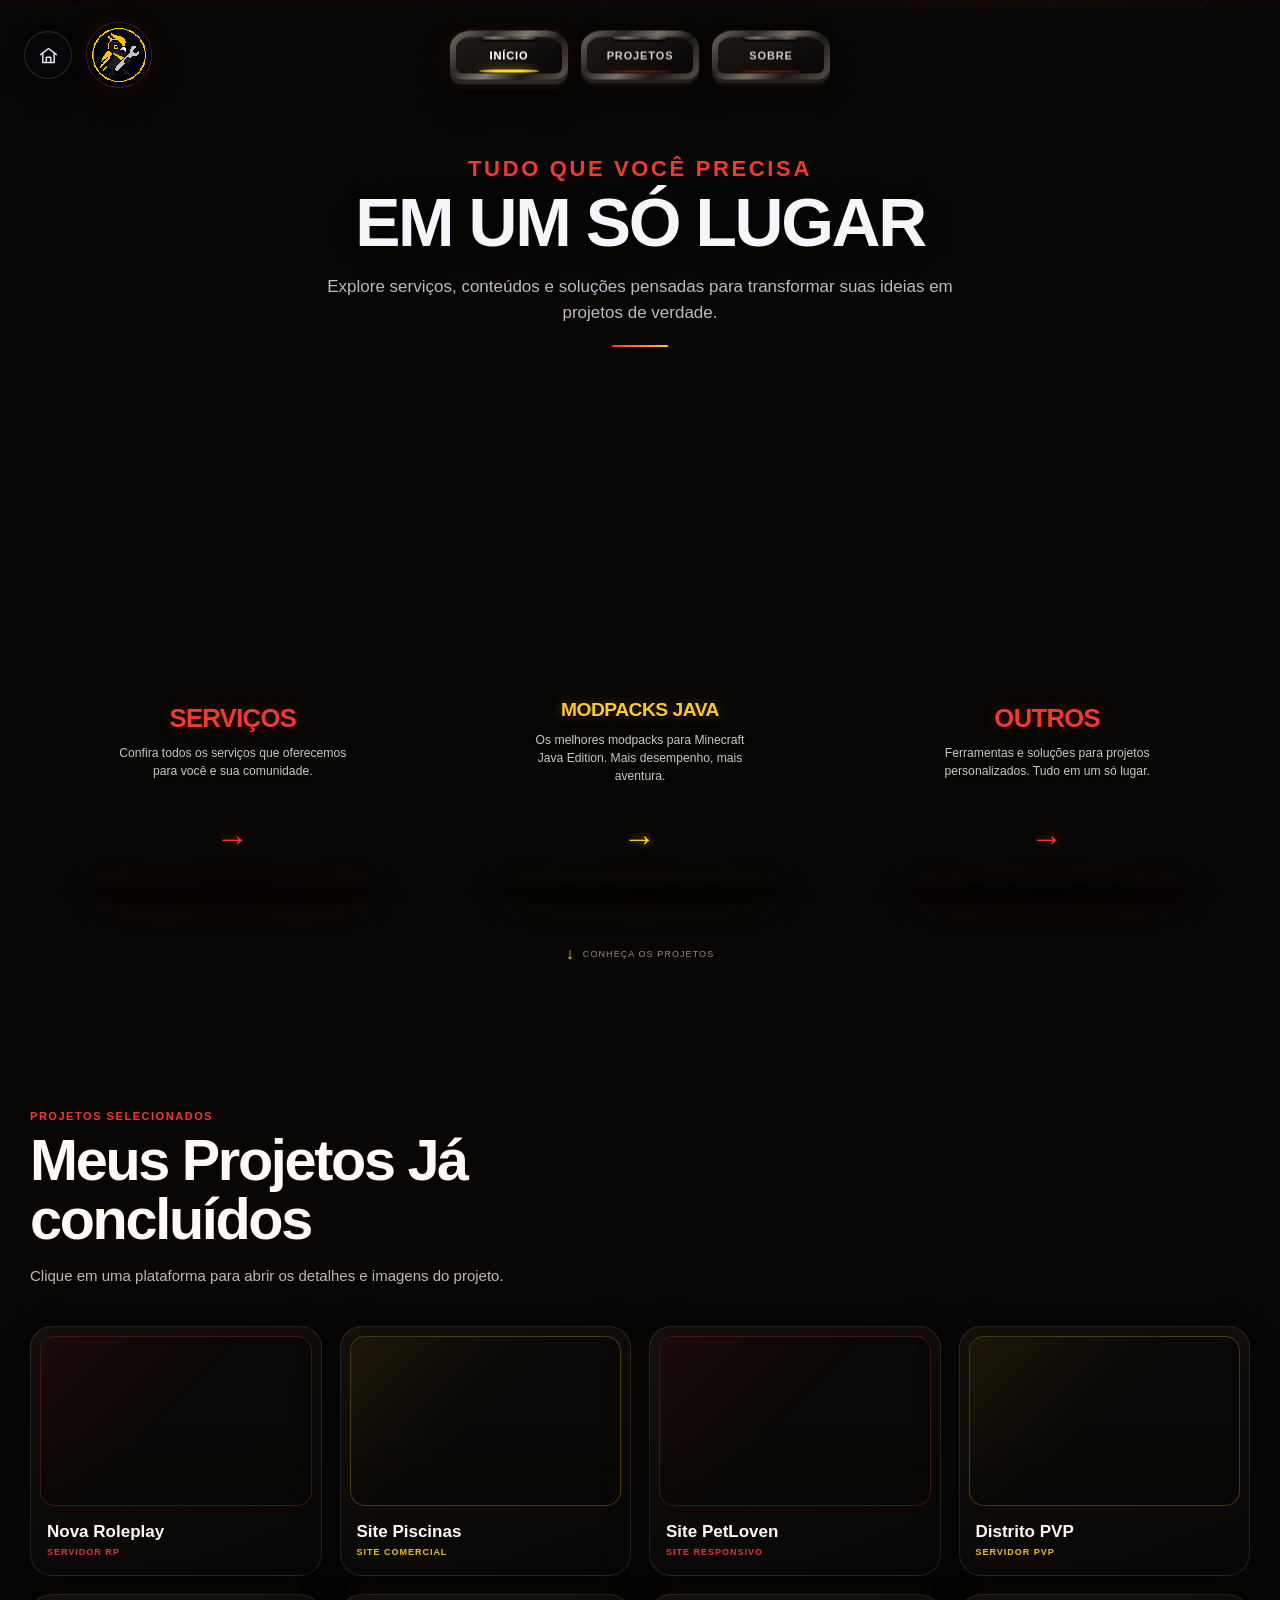
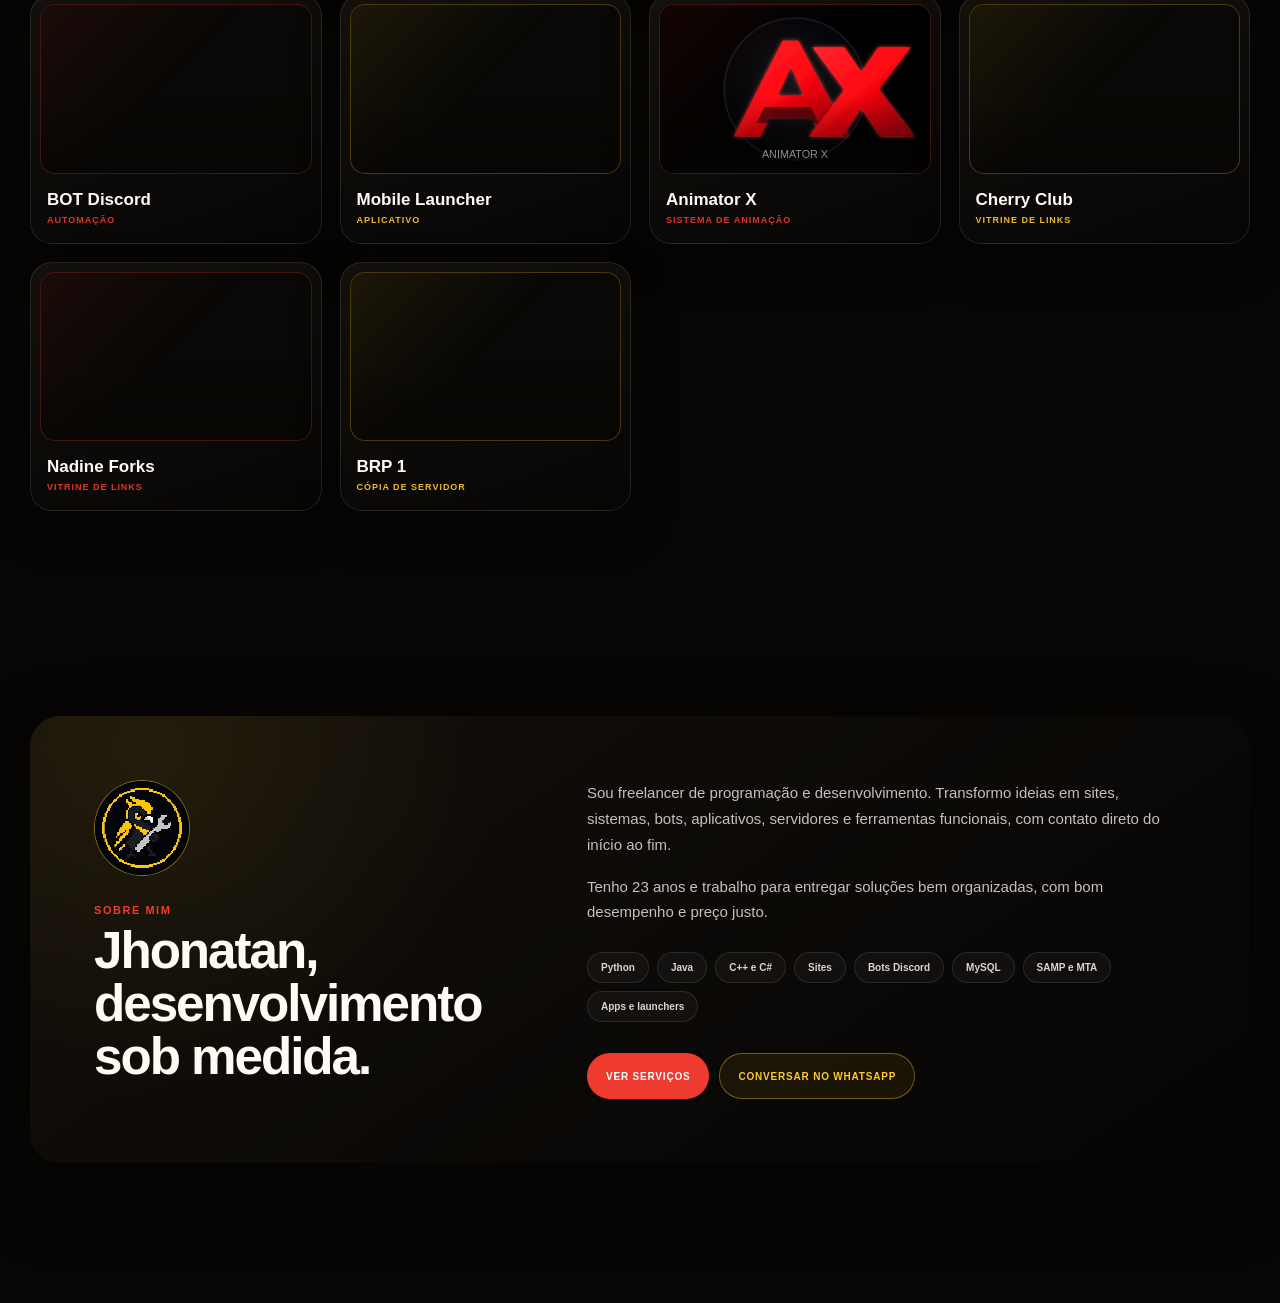
==== commit 123b8f11: "Atualiza titulo da secao de projetos" ====
--- a/index.html
+++ b/index.html
@@ -184,7 +184,7 @@
       >
         <div class="section-heading">
           <p>Projetos selecionados</p>
-          <h2 id="projects-title">Minha oficina digital</h2>
+          <h2 id="projects-title">Meus Projetos Já concluídos</h2>
           <span
             >Clique em uma plataforma para abrir os detalhes e imagens do
             projeto.</span
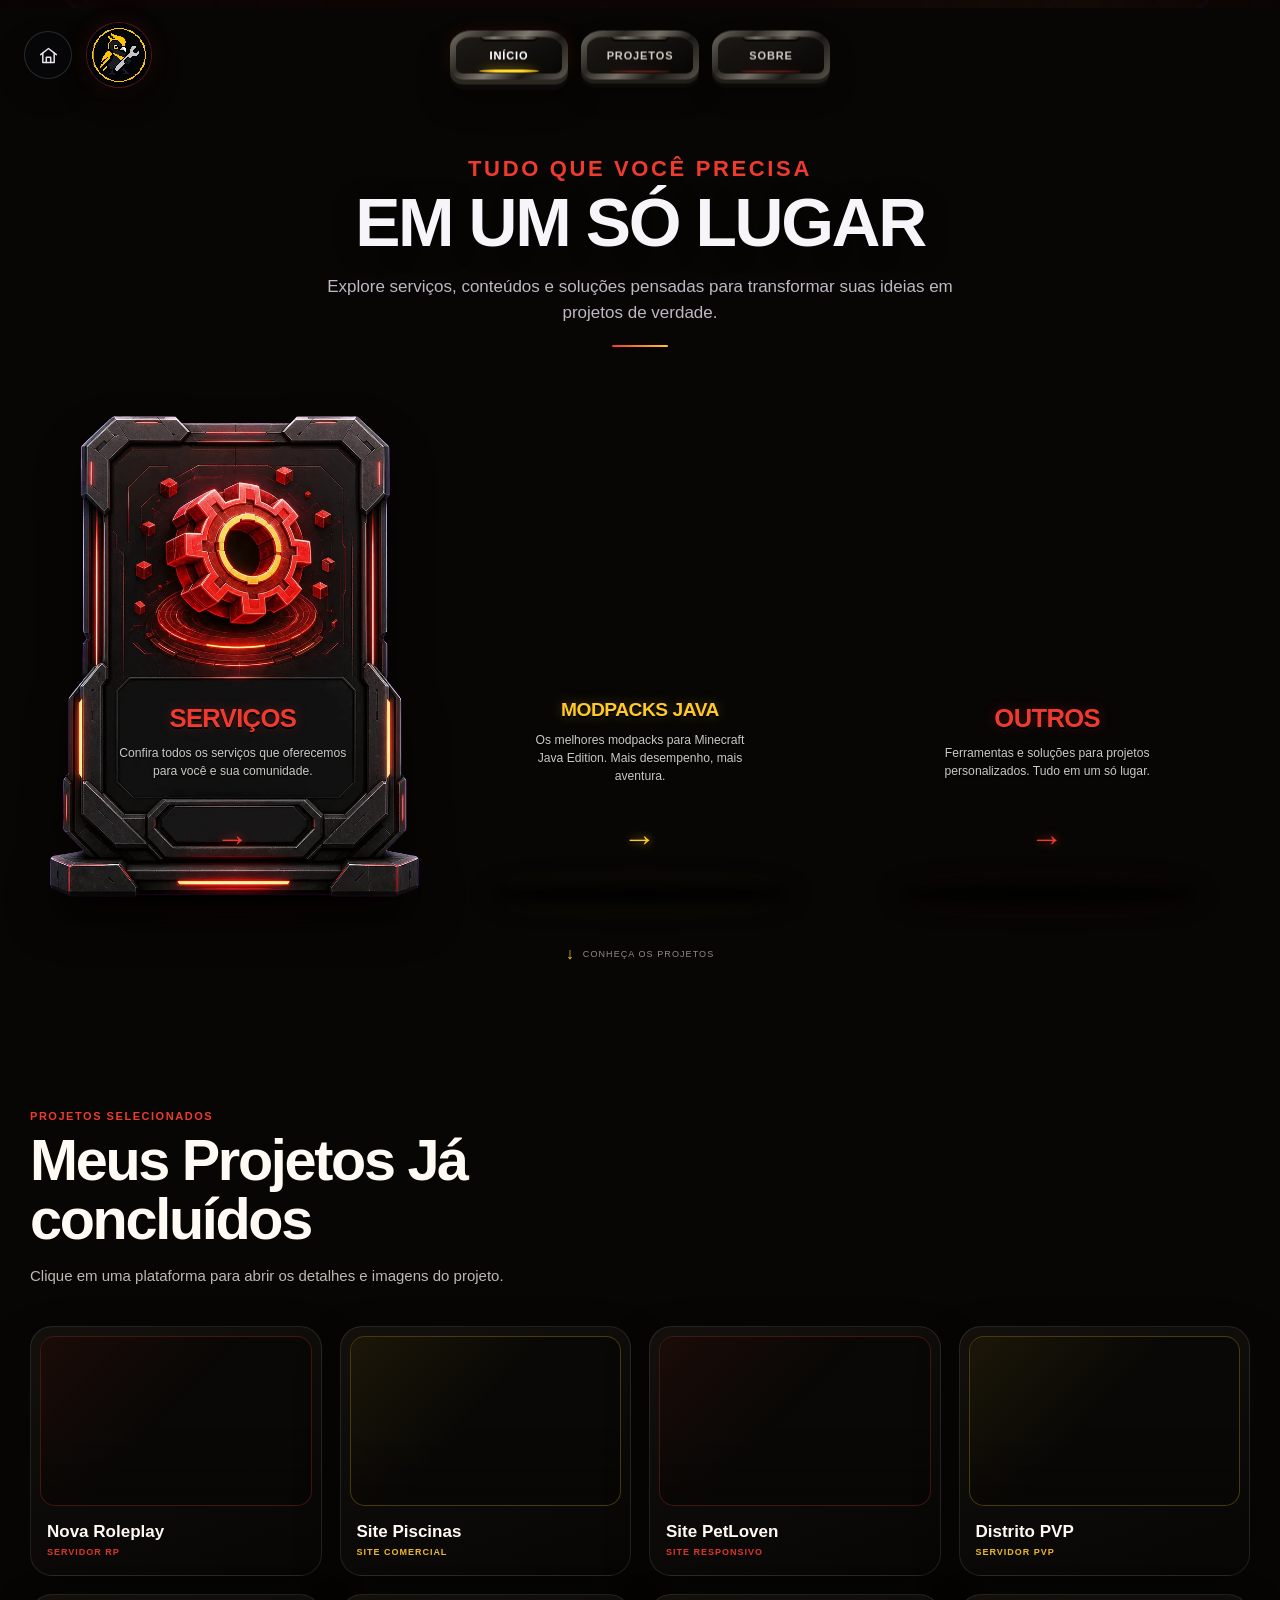
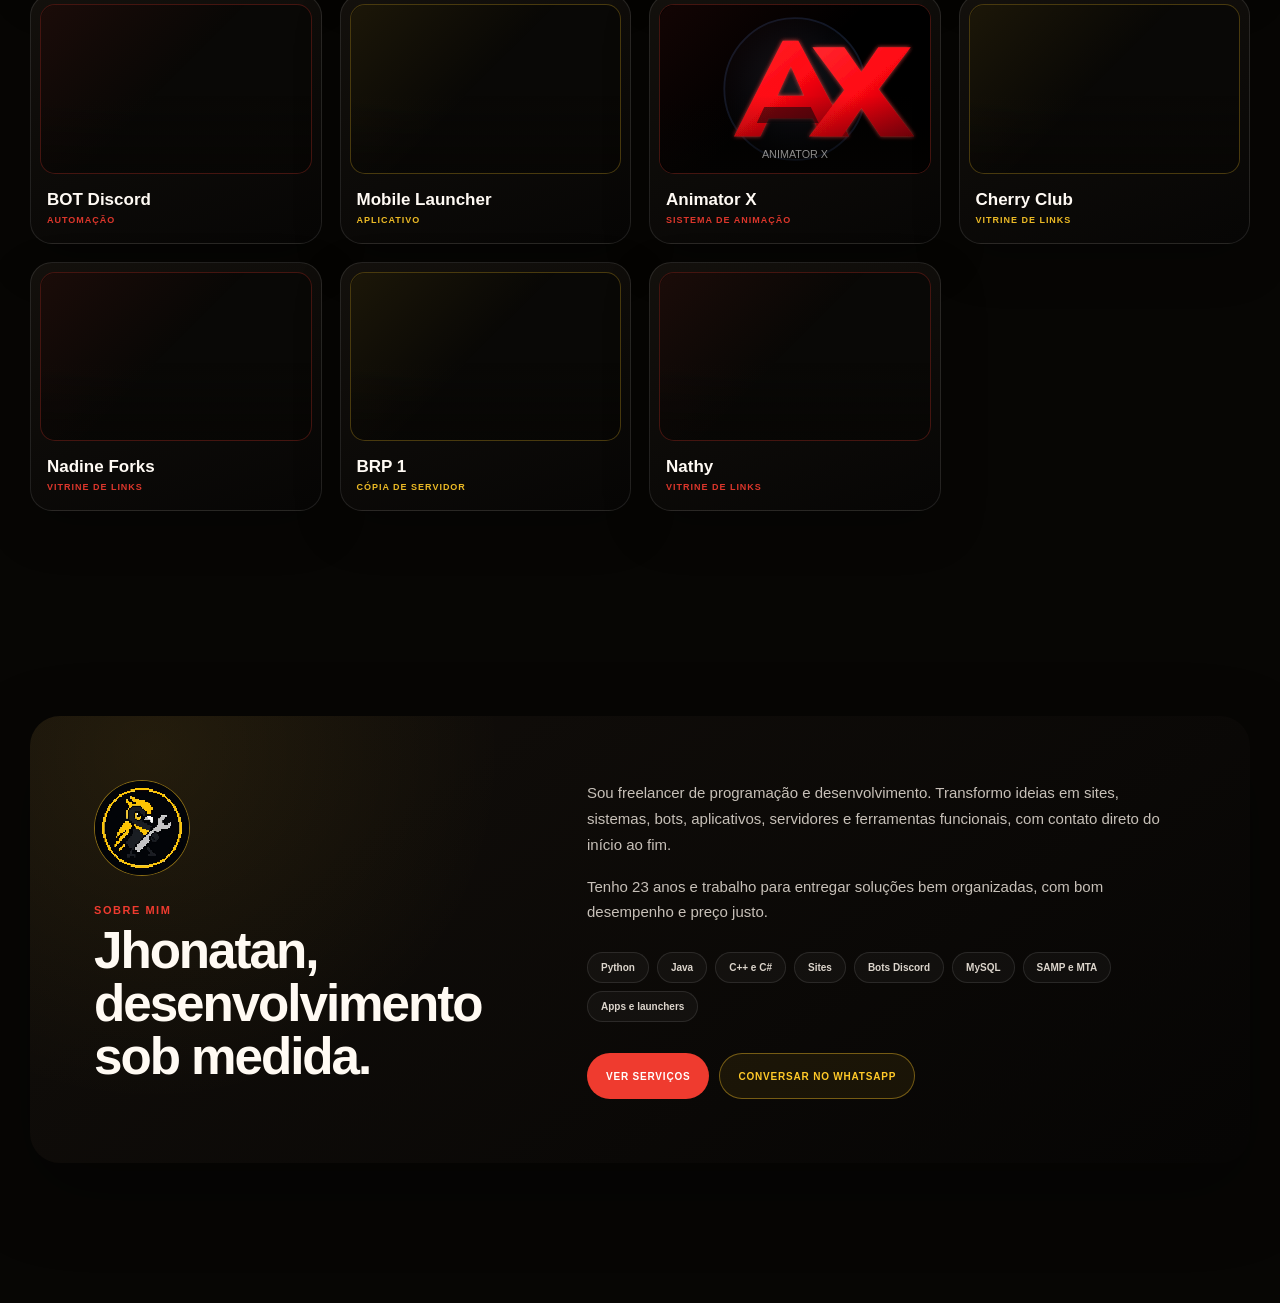
==== commit 12a7ea45: "Adiciona projeto Nathy a galeria" ====
--- a/index.html
+++ b/index.html
@@ -437,6 +437,32 @@
             </span>
             <span class="project-platform__name">BRP 1</span>
             <span class="project-platform__type">Cópia de servidor</span>
+          </button>
+
+          <button
+            id="project-nathy-site"
+            class="project-platform"
+            type="button"
+            data-project-card
+            data-title="Nathy"
+            data-type="Vitrine de links"
+            data-image="./assets/projects/nathy-site.webp"
+            data-gallery="./assets/projects/nathy-site-gallery/nathy-site-mobile.webp"
+            data-link="https://silfy-nat.github.io/Nathy-Site/"
+            data-description="Vitrine de links responsiva com identidade delicada, atalhos para Discord, Instagram e apoio às transmissões."
+          >
+            <span class="project-platform__icon">
+              <img
+                src="./assets/projects/nathy-site.webp"
+                alt=""
+                width="960"
+                height="600"
+                loading="lazy"
+                decoding="async"
+              />
+            </span>
+            <span class="project-platform__name">Nathy</span>
+            <span class="project-platform__type">Vitrine de links</span>
           </button>
         </div>
       </section>
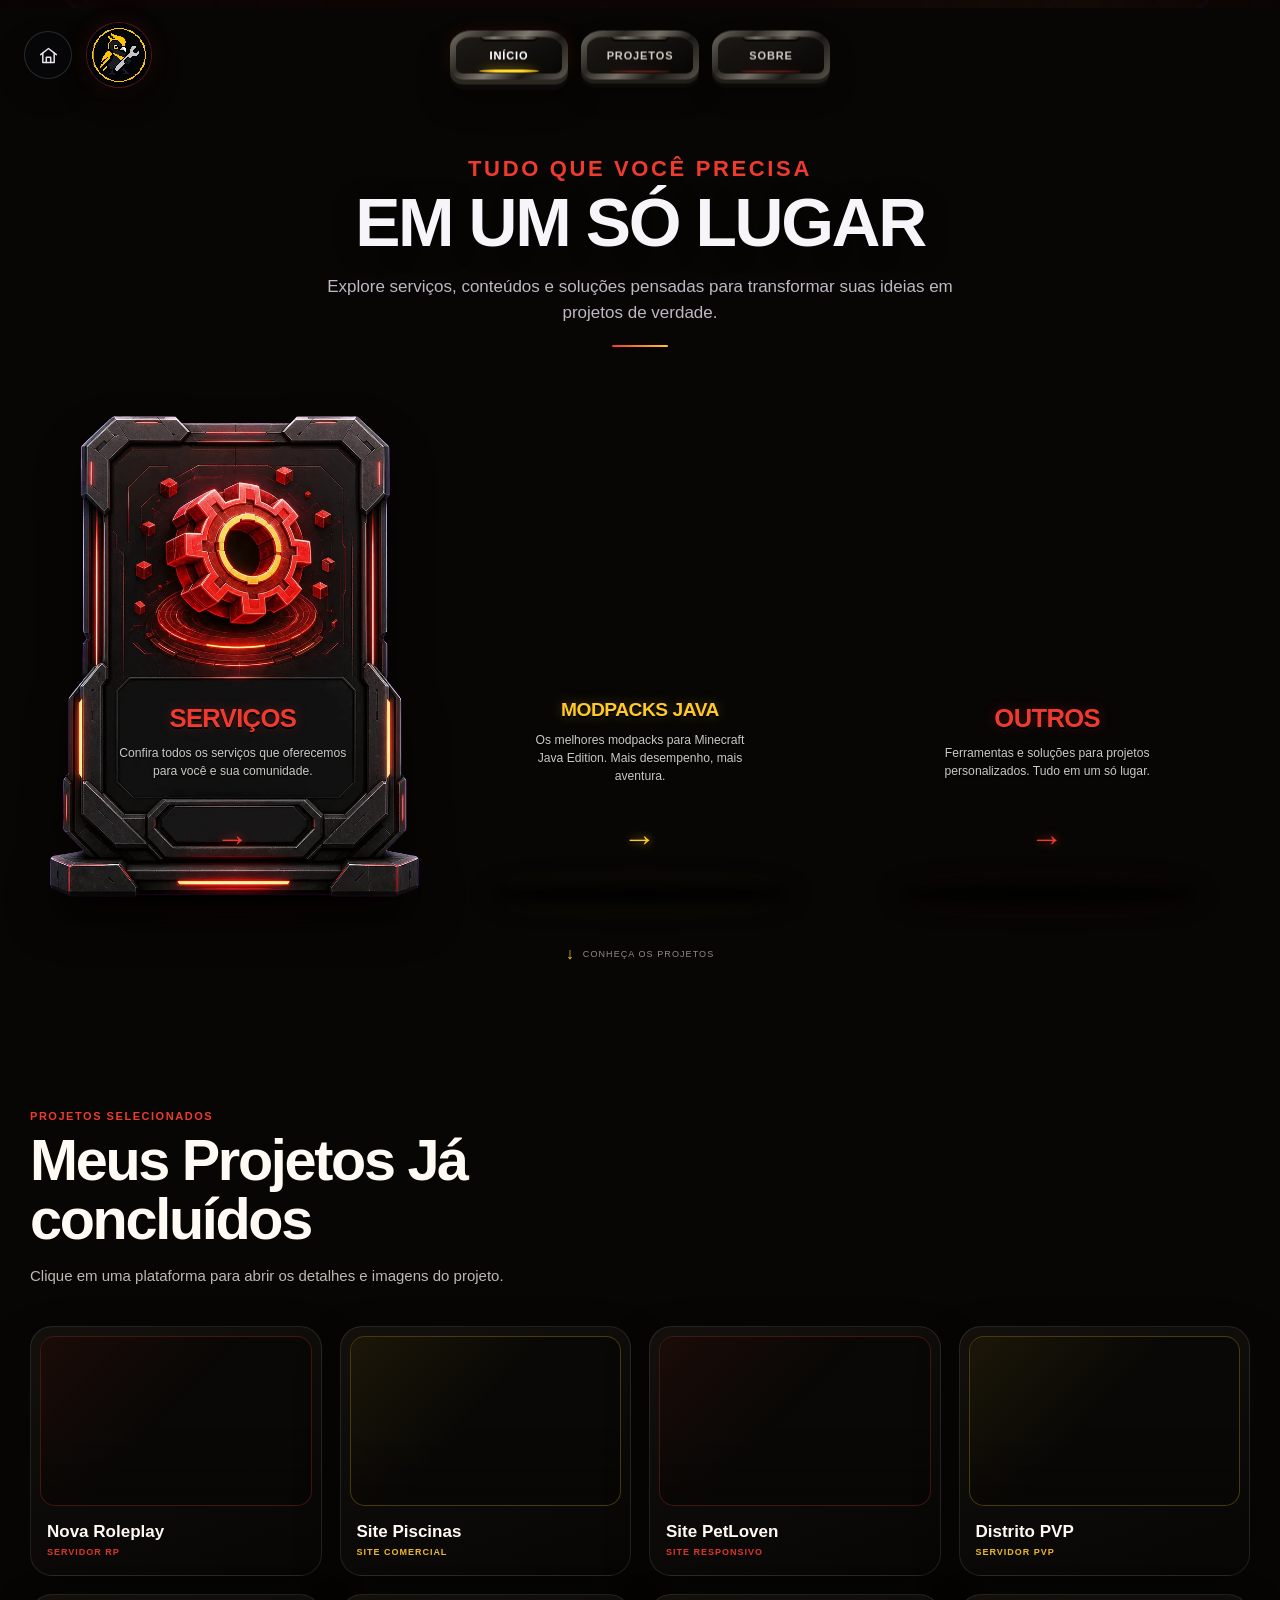
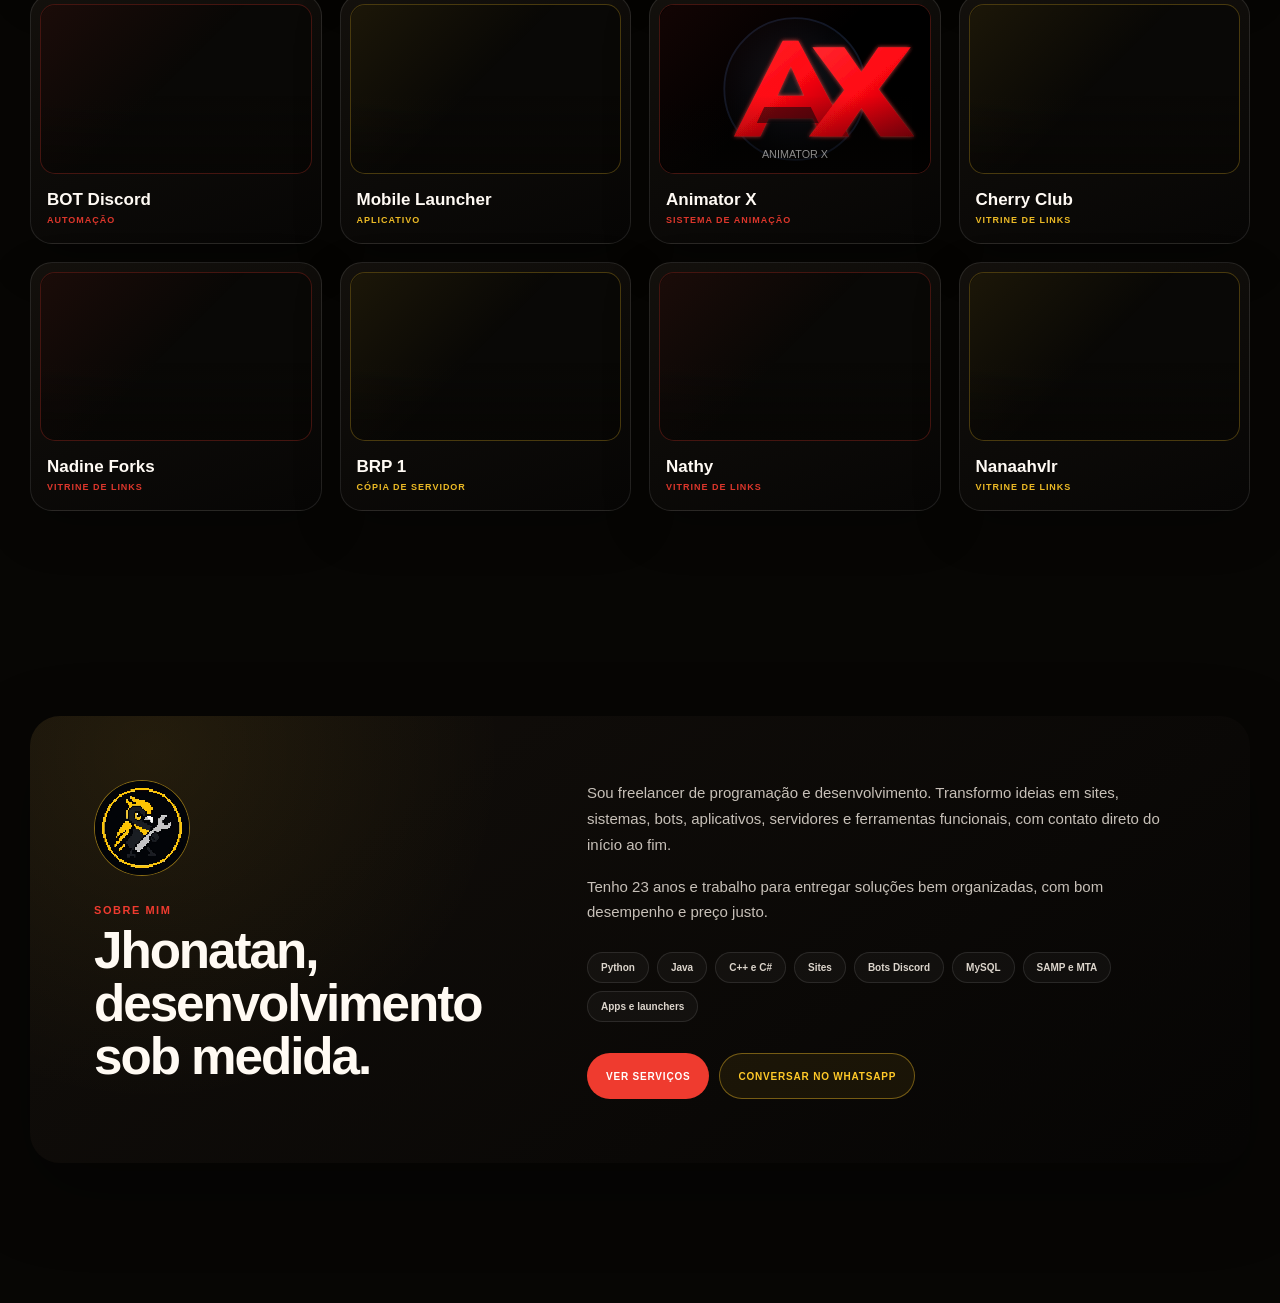
==== commit 49f09ad2: "Adiciona projeto Nanaahvlr a galeria" ====
--- a/index.html
+++ b/index.html
@@ -462,6 +462,32 @@
               />
             </span>
             <span class="project-platform__name">Nathy</span>
+            <span class="project-platform__type">Vitrine de links</span>
+          </button>
+
+          <button
+            id="project-nanaahvlr-links"
+            class="project-platform"
+            type="button"
+            data-project-card
+            data-title="Nanaahvlr"
+            data-type="Vitrine de links"
+            data-image="./assets/projects/nanaahvlr-links.webp"
+            data-gallery="./assets/projects/nanaahvlr-links-gallery/nanaahvlr-links-mobile.webp"
+            data-link="https://nanavrl.github.io/Nanaahvlr-Links/"
+            data-description="Vitrine de links com apresentação pessoal, identidade visual em tons de rosa e atalhos para redes, comunidade e conteúdos."
+          >
+            <span class="project-platform__icon">
+              <img
+                src="./assets/projects/nanaahvlr-links.webp"
+                alt=""
+                width="960"
+                height="600"
+                loading="lazy"
+                decoding="async"
+              />
+            </span>
+            <span class="project-platform__name">Nanaahvlr</span>
             <span class="project-platform__type">Vitrine de links</span>
           </button>
         </div>
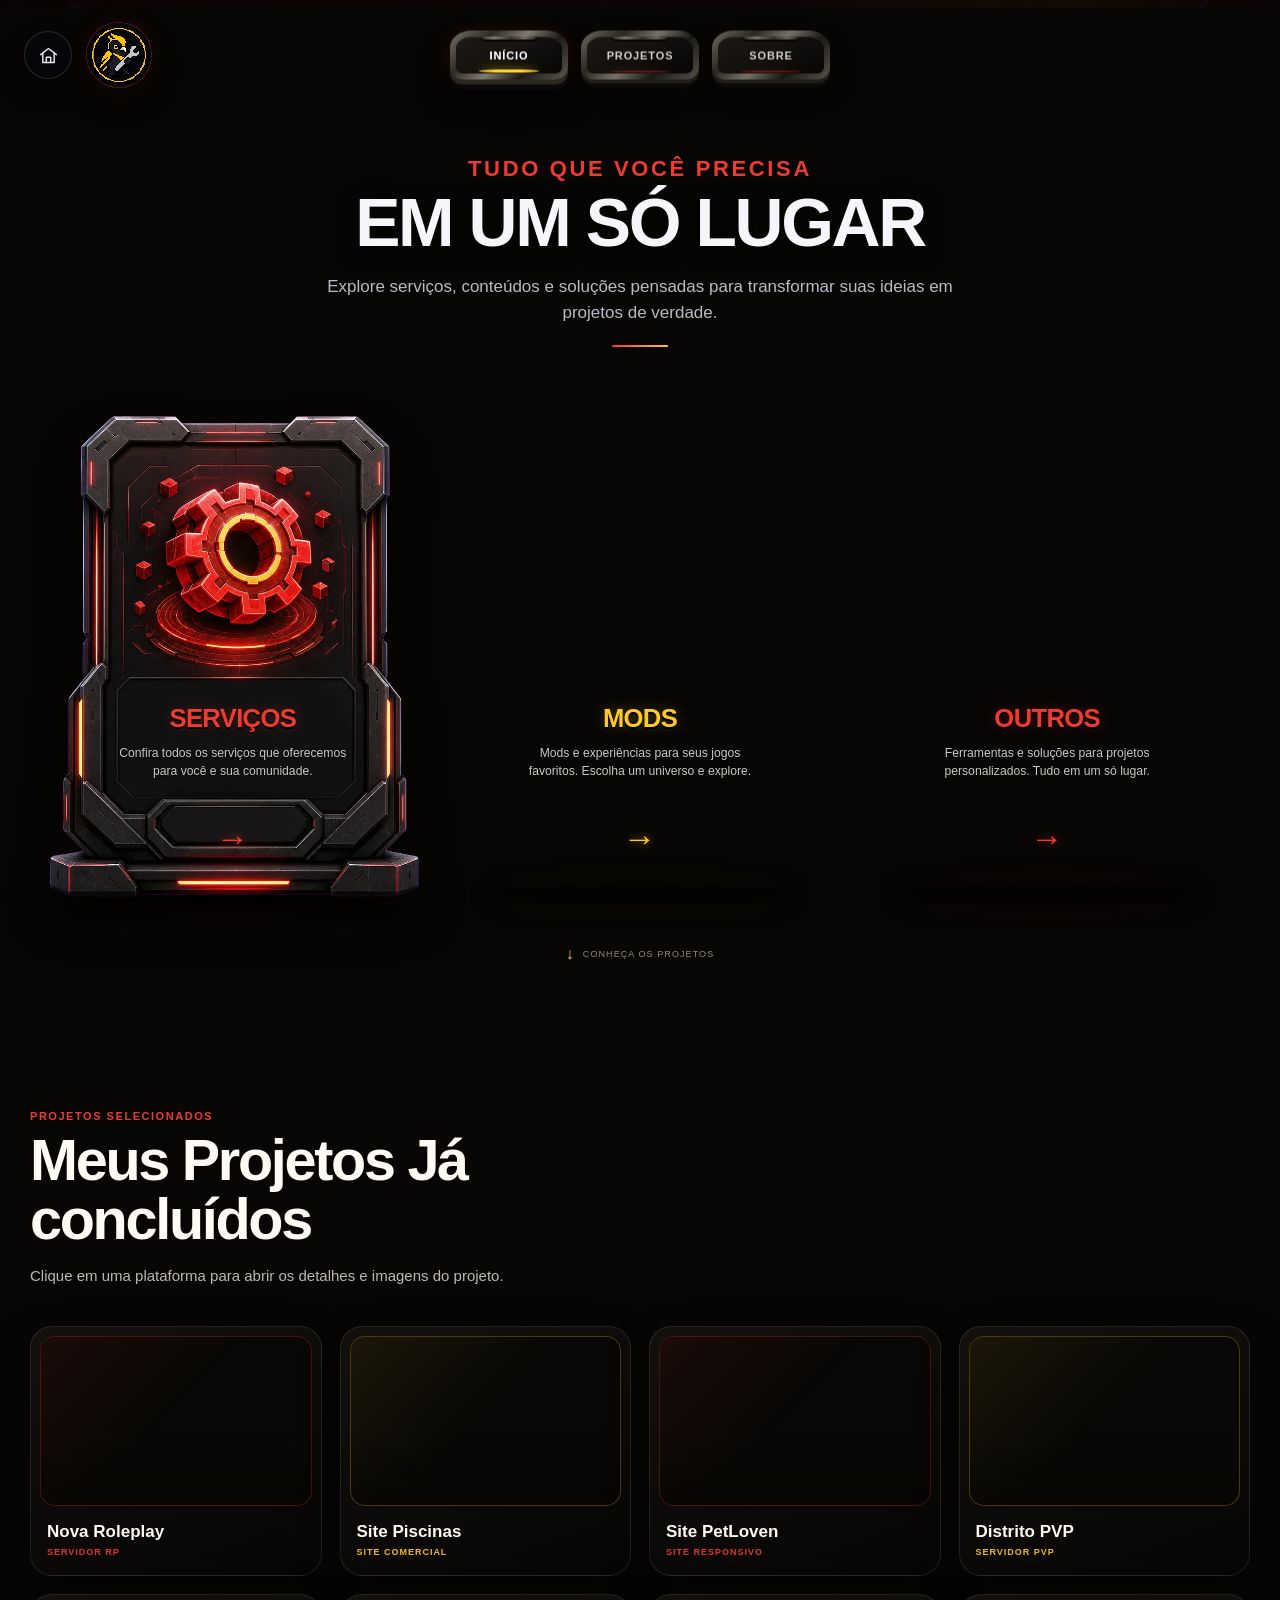
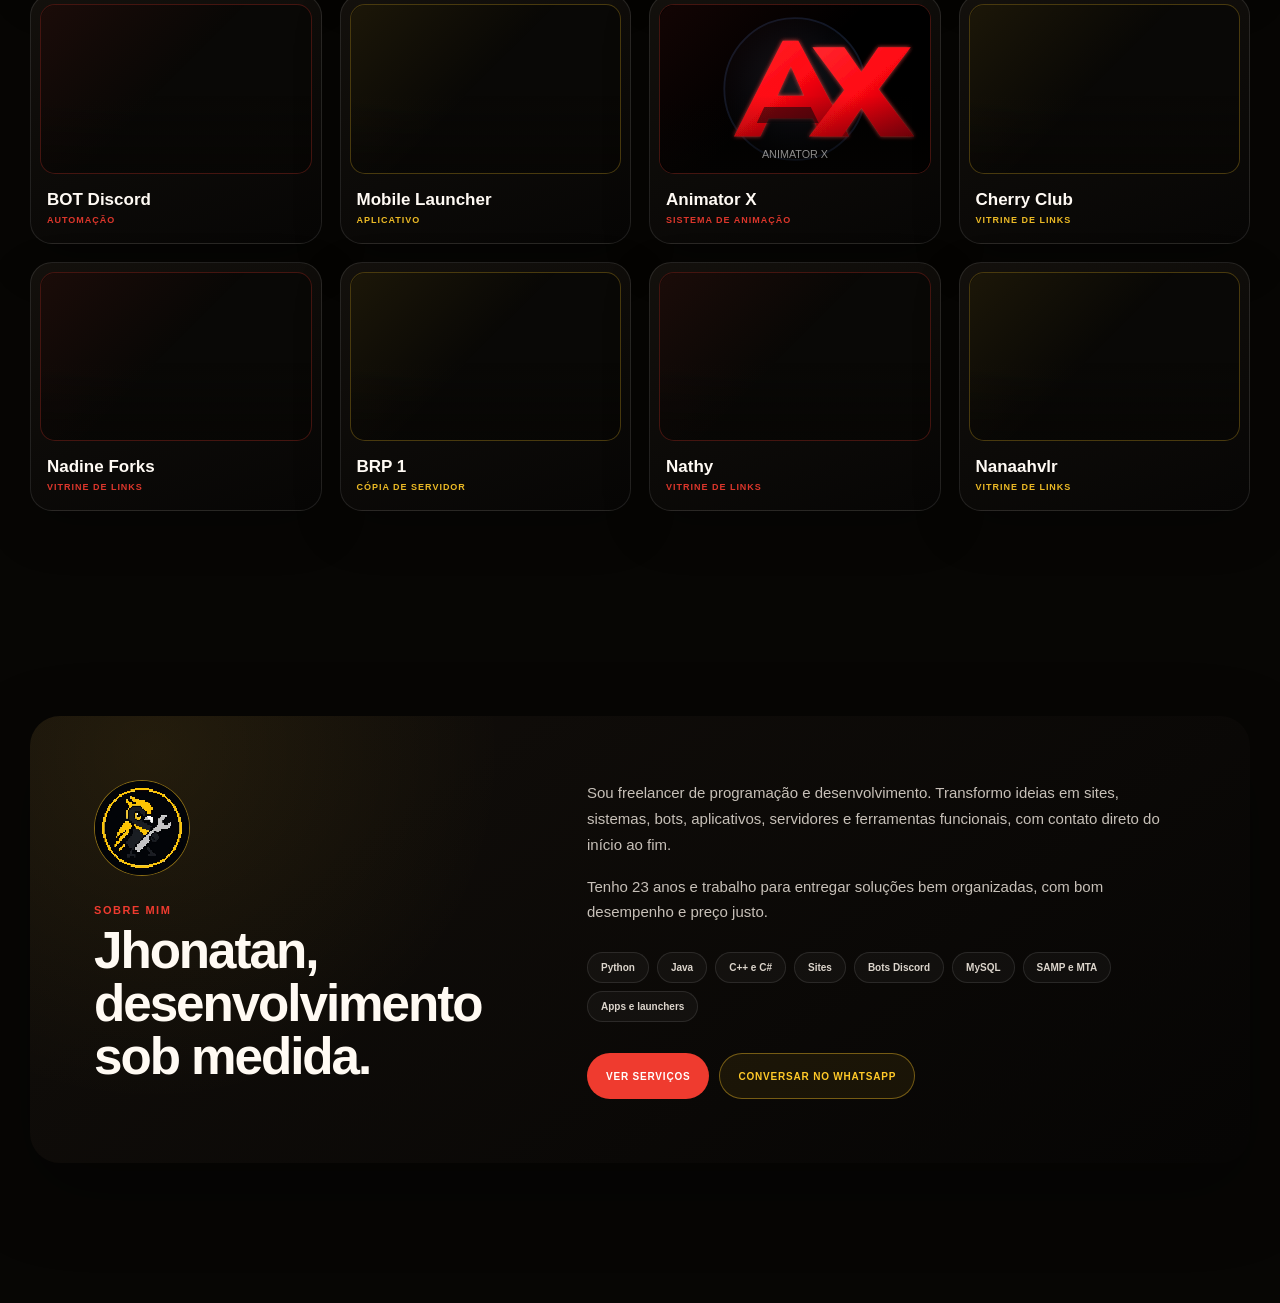
==== commit 56c935ca: "Cria hub de mods por jogo" ====
--- a/index.html
+++ b/index.html
@@ -5,7 +5,7 @@
     <meta name="viewport" content="width=device-width, initial-scale=1.0" />
     <meta
       name="description"
-      content="Portal Xexeu Dev: serviços de desenvolvimento, modpacks Java e outras soluções."
+      content="Portal Xexeu Dev: serviços de desenvolvimento, mods para jogos e outras soluções."
     />
     <meta name="theme-color" content="#070604" />
     <meta
@@ -23,7 +23,7 @@
       href="./assets/portal/card-services-exact.webp"
       as="image"
     />
-    <link rel="stylesheet" href="./home.css?v=8" />
+    <link rel="stylesheet" href="./home.css?v=9" />
   </head>
   <body>
     <div class="page-backdrop" aria-hidden="true"></div>
@@ -104,15 +104,15 @@
             </a>
           </div>
 
-          <div class="category-card-shell category-card-shell--java">
+          <div class="category-card-shell category-card-shell--mods">
             <a
-              class="category-card category-card--java"
-              href="./modpacks-java.html"
+              class="category-card category-card--mods"
+              href="./mods.html"
               data-navigate
             >
               <span class="category-card__skin" aria-hidden="true">
                 <img
-                  src="./assets/portal/card-java-exact.webp"
+                  src="./assets/portal/card-mods-exact.webp"
                   alt=""
                   width="740"
                   height="960"
@@ -122,16 +122,16 @@
               </span>
 
               <span class="category-card__body">
-                <span class="category-card__tag">Minecraft para PC</span>
-                <strong>MODPACKS JAVA</strong>
+                <span class="category-card__tag">Biblioteca de jogos</span>
+                <strong>MODS</strong>
                 <span class="category-card__copy">
-                  Os melhores modpacks para Minecraft Java Edition. Mais
-                  desempenho, mais aventura.
+                  Mods e experiências para seus jogos favoritos. Escolha um
+                  universo e explore.
                 </span>
               </span>
 
               <span class="category-card__action">
-                <span>Ver modpacks</span>
+                <span>Explorar mods</span>
                 <span class="category-card__arrow" aria-hidden="true">→</span>
               </span>
             </a>
--- a/home.css
+++ b/home.css
@@ -373,7 +373,8 @@
   transform-style: preserve-3d;
 }
 
-.category-card-shell--java {
+.category-card-shell--java,
+.category-card-shell--mods {
   --accent: var(--yellow);
   --accent-rgb: var(--yellow-rgb);
 }
@@ -1259,11 +1260,6 @@
   font-size: clamp(21px, 2vw, 27px);
 }
 
-.category-card--java .category-card__body strong {
-  font-size: clamp(18px, 1.5vw, 21px);
-  white-space: nowrap;
-}
-
 .category-card__copy {
   max-width: none;
   margin-top: 11px;
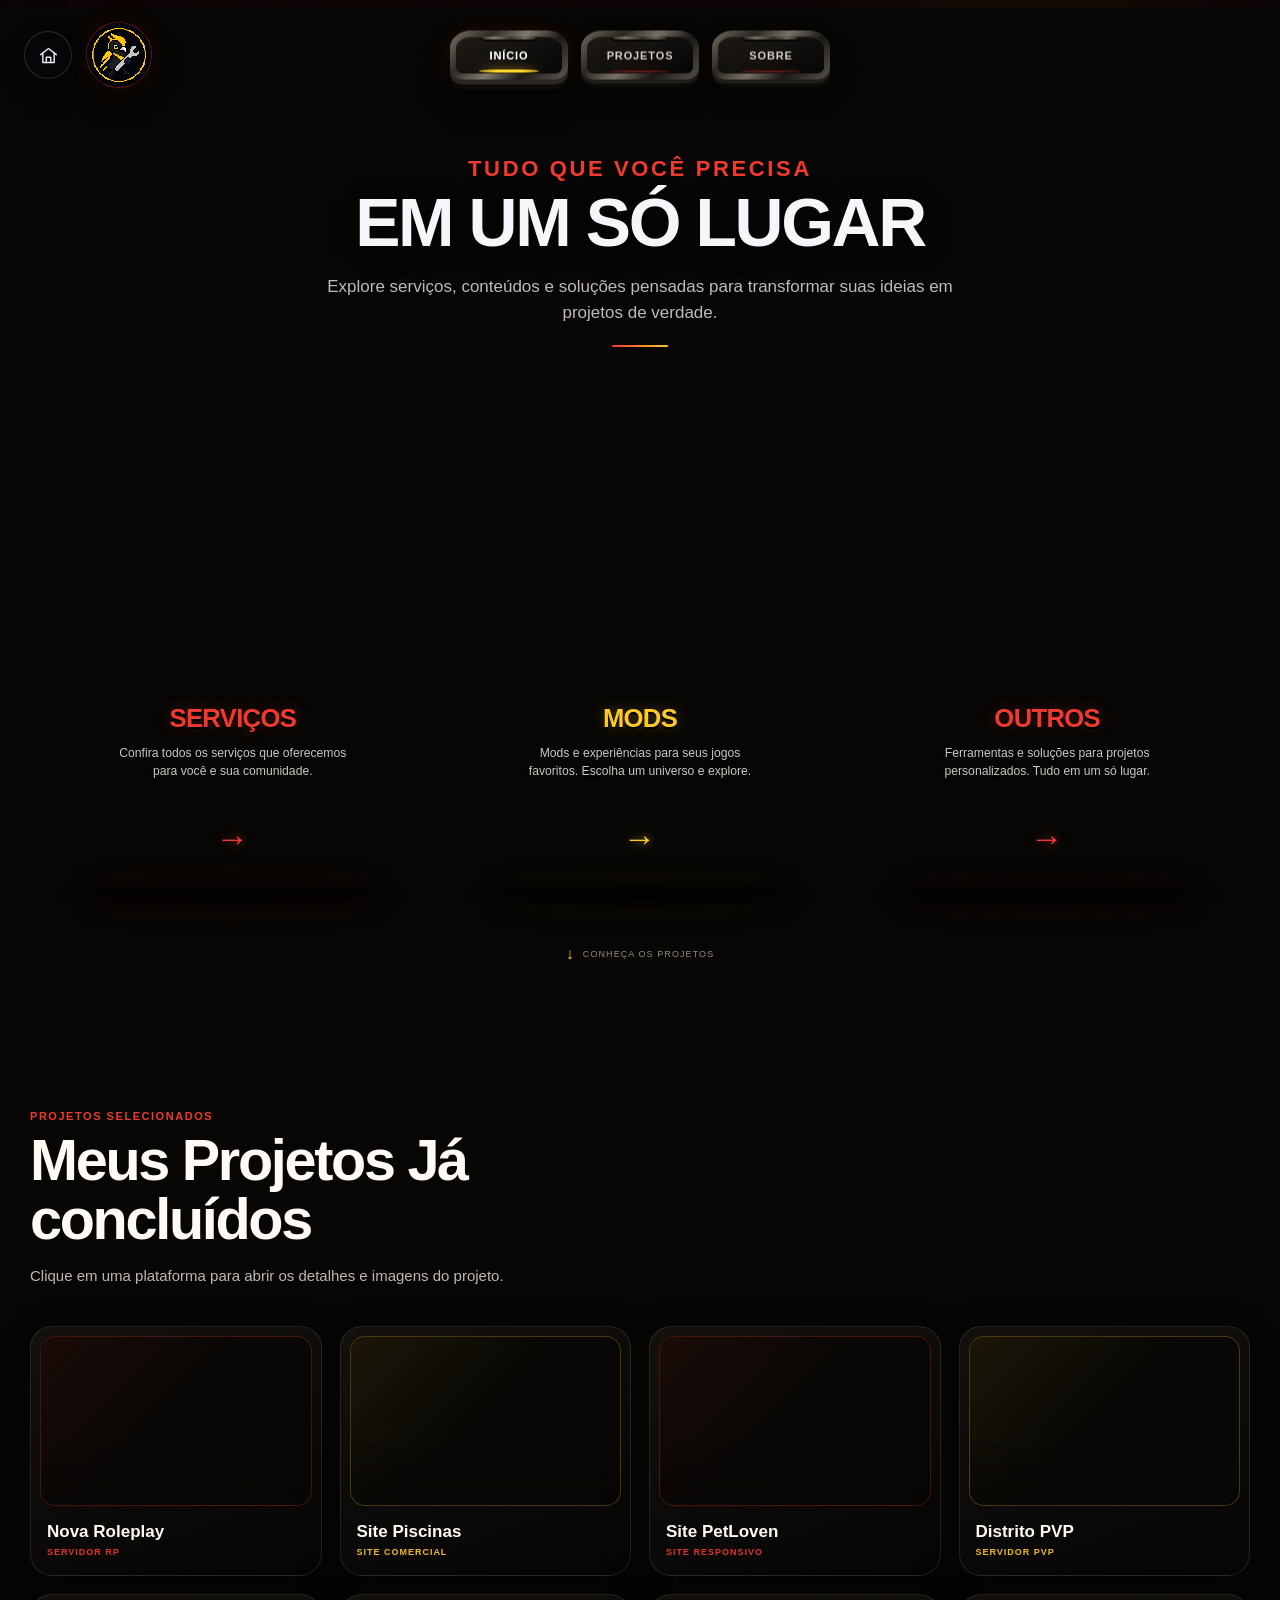
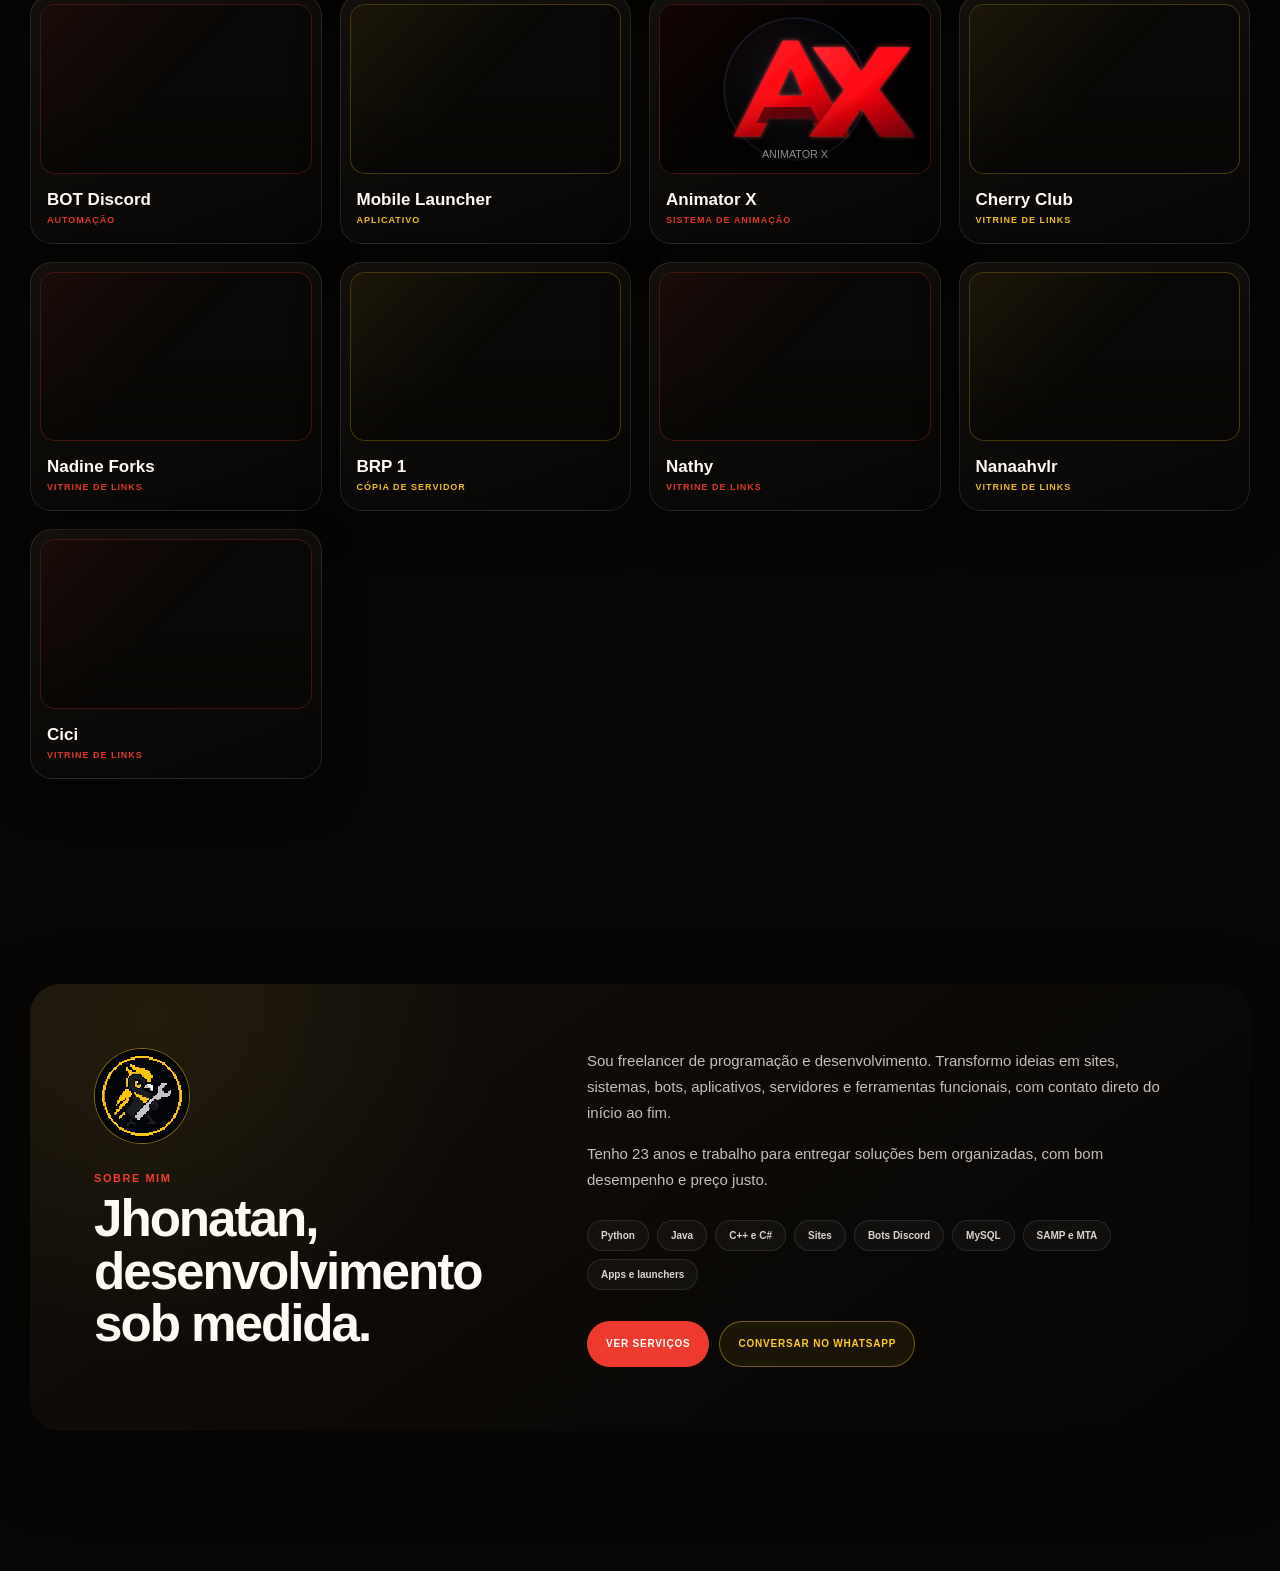
==== commit 0875acf7: "Adiciona Cici e Minecraft Bedrock" ====
--- a/index.html
+++ b/index.html
@@ -112,7 +112,7 @@
             >
               <span class="category-card__skin" aria-hidden="true">
                 <img
-                  src="./assets/portal/card-mods-exact.webp"
+                  src="./assets/portal/card-mods-exact.png"
                   alt=""
                   width="740"
                   height="960"
@@ -488,6 +488,32 @@
               />
             </span>
             <span class="project-platform__name">Nanaahvlr</span>
+            <span class="project-platform__type">Vitrine de links</span>
+          </button>
+
+          <button
+            id="project-cici-links"
+            class="project-platform"
+            type="button"
+            data-project-card
+            data-title="Cici"
+            data-type="Vitrine de links"
+            data-image="./assets/projects/cici-links.webp"
+            data-gallery="./assets/projects/cici-links-gallery/cici-links-mobile.webp"
+            data-link="https://cici-space.github.io/Cici-Links/"
+            data-description="Vitrine de links com identidade espacial em tons pastel, apresentação pessoal, acesso ao Discord e apoio pelo Live Pix."
+          >
+            <span class="project-platform__icon">
+              <img
+                src="./assets/projects/cici-links.webp"
+                alt=""
+                width="960"
+                height="600"
+                loading="lazy"
+                decoding="async"
+              />
+            </span>
+            <span class="project-platform__name">Cici</span>
             <span class="project-platform__type">Vitrine de links</span>
           </button>
         </div>
